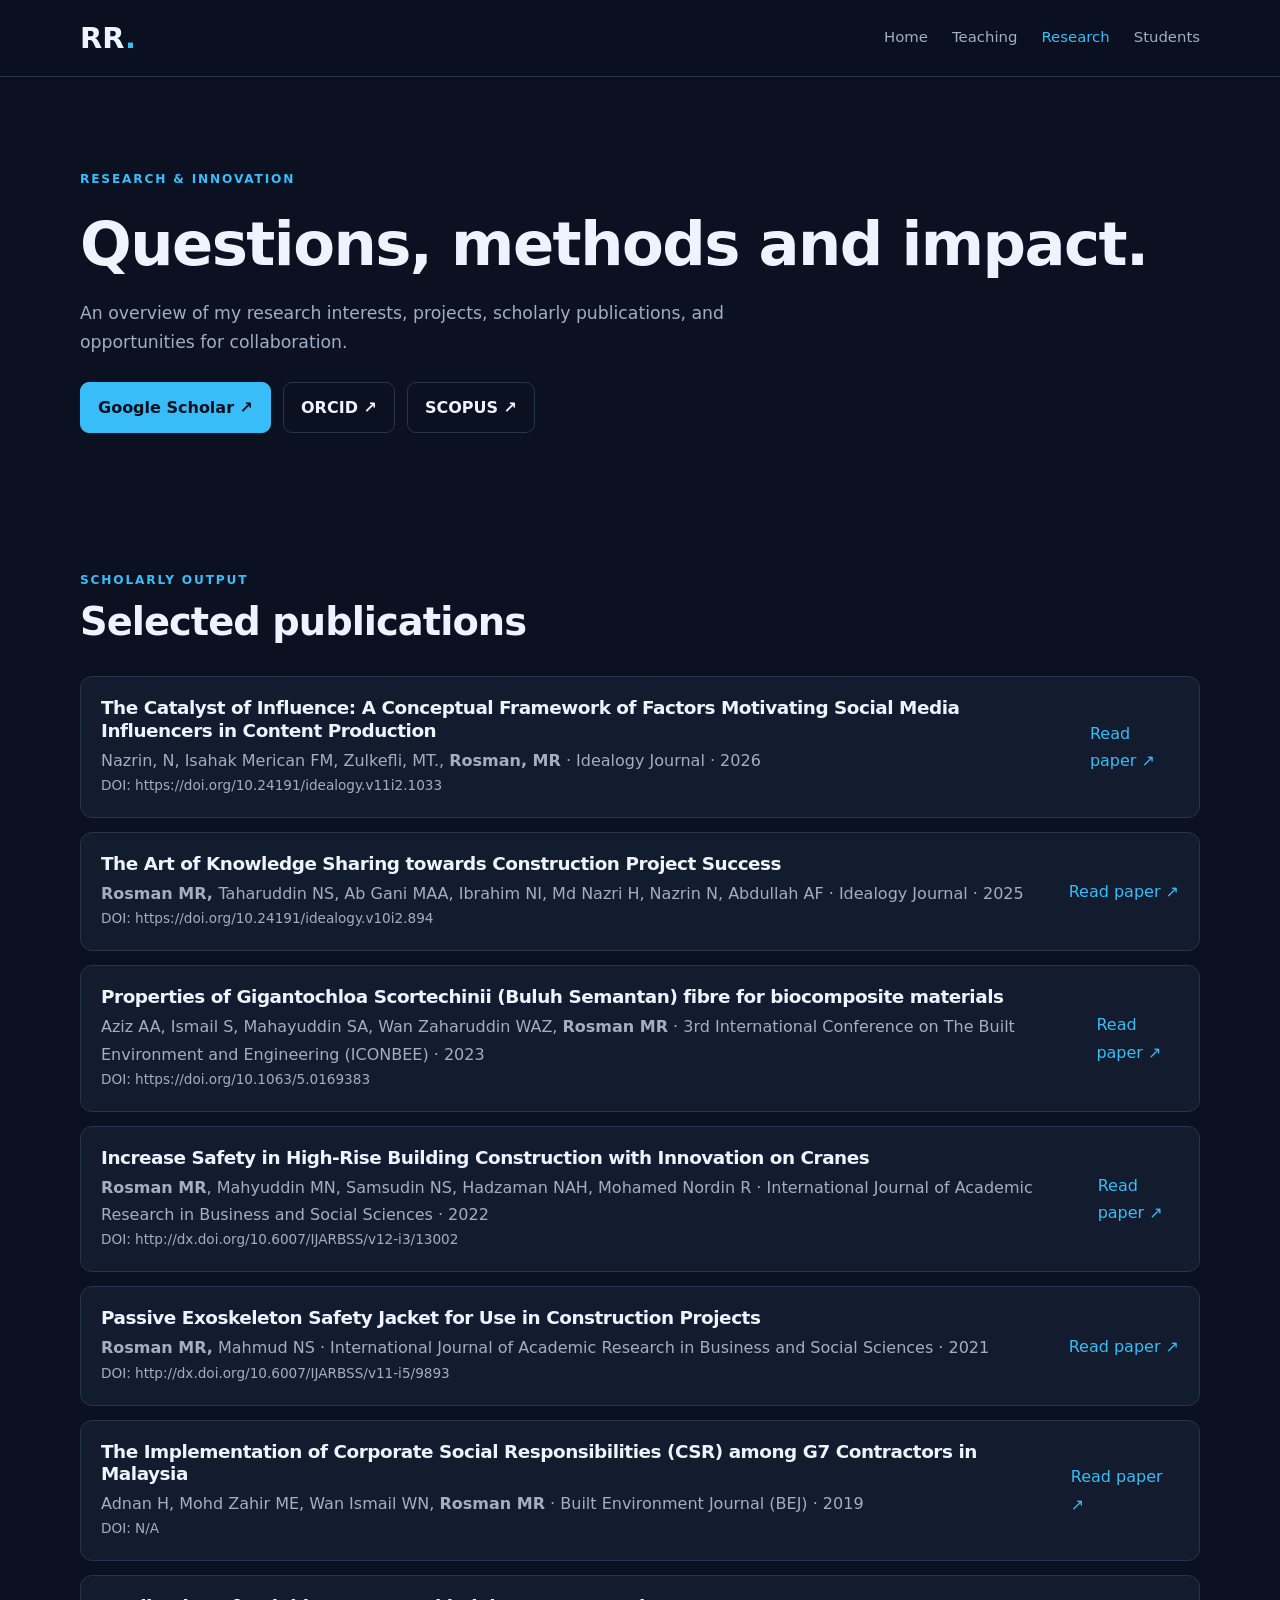
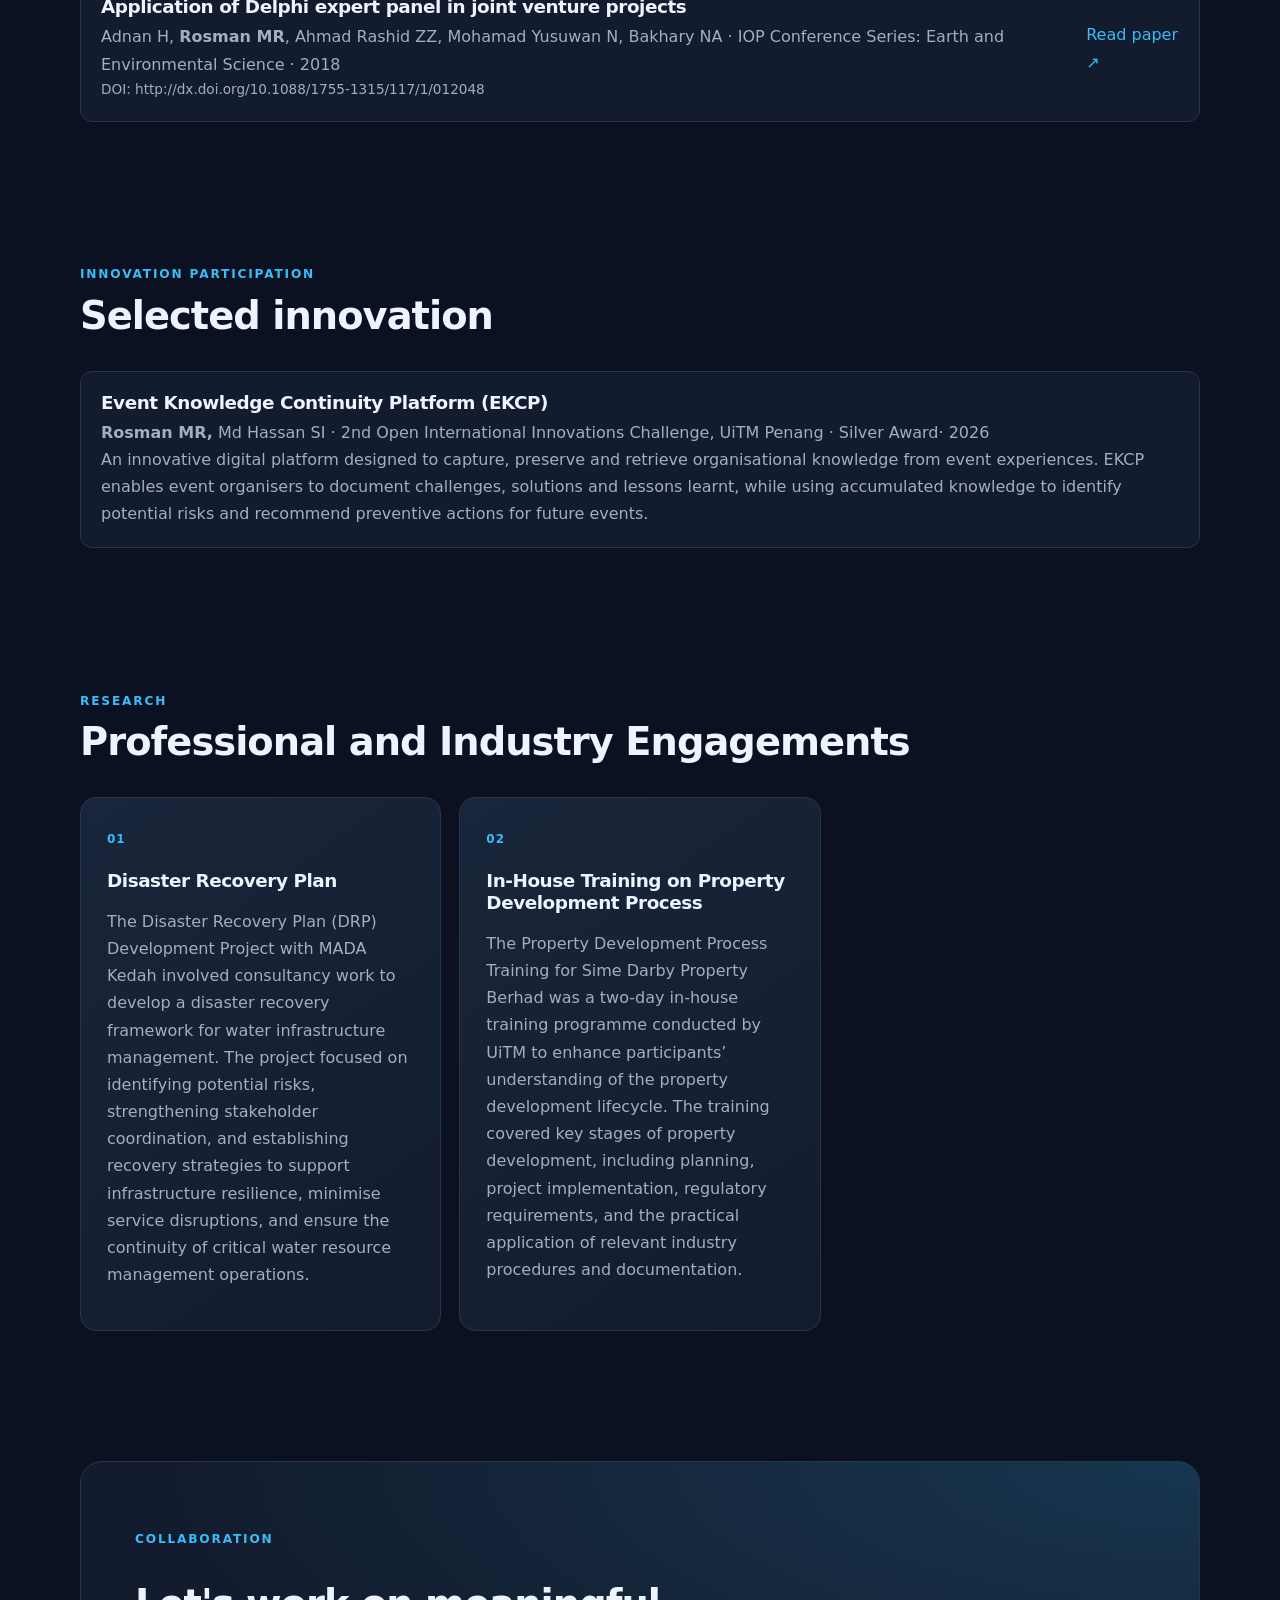
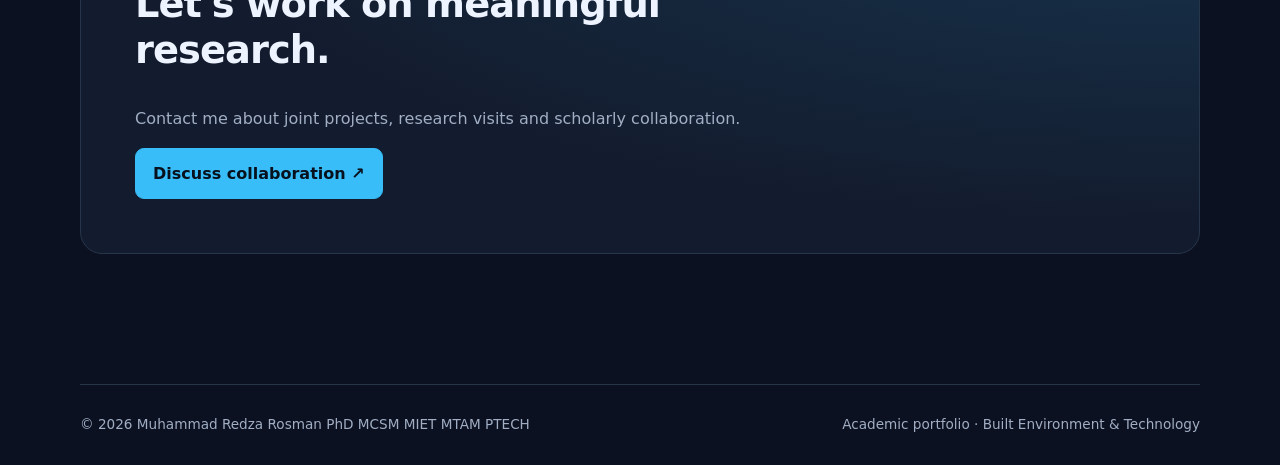
==== research.html @ f2ec1451 "Update research.html" ====
<!DOCTYPE html>
<html lang="en">
<head>
  <meta charset="UTF-8">
  <meta name="viewport" content="width=device-width, initial-scale=1">
  <title>Research | Redza Rosman</title>
  <link rel="stylesheet" href="style.css">
</head>
<body>
  <header class="site-header">
    <nav class="nav container" aria-label="Main navigation">
      <a class="brand" href="index.html">RR<span>.</span></a>
      <div class="nav-links">
        <a href="index.html">Home</a>
        <a href="teaching.html">Teaching</a>
        <a href="research.html" aria-current="page">Research</a>
        <a href="students.html">Students</a>
      </div>
    </nav>
  </header>

  <main class="container">
    <section class="page-hero">
      <p class="eyebrow">RESEARCH & INNOVATION</p>
      <h1>Questions, methods and impact.</h1>
      <p class="lead">
        An overview of my research interests, projects, scholarly publications, and opportunities for collaboration.
      </p>
      <div class="actions">
        <a class="button primary" href="https://scholar.google.com/citations?user=JS0eDsMAAAAJ&hl=en">
          Google Scholar ↗
        </a>
        <a class="button secondary" href="https://orcid.org/0000-0002-1961-3638">
          ORCID ↗
        </a>
        <a class="button secondary" href="https://www.scopus.com/authid/detail.uri?authorId=56223762200">
          SCOPUS ↗
        </a>
        </div>
    </section>

<section class="section">
      <div class="section-heading">
        <p class="eyebrow">SCHOLARLY OUTPUT</p>
        <h2>Selected publications</h2>
      </div>
      <div class="resource-list">
        <article class="resource-item">
          <div>
            <h3>The Catalyst of Influence: A Conceptual Framework of Factors Motivating Social Media Influencers in Content Production</h3>
            <p>Nazrin, N, Isahak Merican FM, Zulkefli, MT., <b>Rosman, MR</b> · Idealogy Journal · 2026</p>
            <p class="small">DOI: https://doi.org/10.24191/idealogy.v11i2.1033</p>
          </div>
          <a href="https://www.idealogyjournal.com/ojs/index.php/idealogy/article/view/1033">Read paper ↗</a>
          </article>
        <article class="resource-item">
          <div>
            <h3>The Art of Knowledge Sharing towards Construction Project Success</h3>
            <p><b>Rosman MR, </b>Taharuddin NS, Ab Gani MAA, Ibrahim NI, Md Nazri H, Nazrin N, Abdullah AF · Idealogy Journal · 2025</p>
            <p class="small">DOI: https://doi.org/10.24191/idealogy.v10i2.894</p>
          </div>
          <a href="https://www.idealogyjournal.com/ojs/index.php/idealogy/article/view/894">Read paper ↗</a>
        </article>
        <article class="resource-item">
          <div>
            <h3>Properties of Gigantochloa Scortechinii (Buluh Semantan) fibre for biocomposite materials</h3>
            <p>Aziz AA, Ismail S, Mahayuddin SA, Wan Zaharuddin WAZ, <b>Rosman MR</b> · 3rd International Conference on The Built Environment and Engineering (ICONBEE) · 2023</p>
            <p class="small">DOI: https://doi.org/10.1063/5.0169383</p>
          </div>
          <a href="https://pubs.aip.org/aip/acp/article-abstract/2881/1/060001/2915057/Properties-of-Gigantochloa-Scortechinii-Buluh?redirectedFrom=fulltext">Read paper ↗</a>
        </article>
        <article class="resource-item">
          <div>
            <h3>Increase Safety in High-Rise Building Construction with Innovation on Cranes</h3>
            <p><b>Rosman MR</b>, Mahyuddin MN, Samsudin NS, Hadzaman NAH, Mohamed Nordin R · International Journal of Academic Research in Business and Social Sciences · 2022</p>
            <p class="small">DOI: http://dx.doi.org/10.6007/IJARBSS/v12-i3/13002</p>
          </div>
          <a href="https://hrmars.com/ijarbss/article/view/13002/Increase-Safety-in-High-Rise-Building-Construction-with-Innovation-on-Cranes">Read paper ↗</a>
        </article>
        
        <article class="resource-item">
          <div>
            <h3>Passive Exoskeleton Safety Jacket for Use in Construction Projects</h3>
            <p><b>Rosman MR,</b> Mahmud NS · International Journal of Academic Research in Business and Social Sciences · 2021</p>
            <p class="small">DOI: http://dx.doi.org/10.6007/IJARBSS/v11-i5/9893</p>
          </div>
          <a href="https://hrmars.com/ijarbss/article/view/9893/Passive-Exoskeleton-Safety-Jacket-for-Use-in-Construction-Projects">Read paper ↗</a>
        </article>

       <article class="resource-item">
          <div>
            <h3>The Implementation of Corporate Social Responsibilities (CSR) among G7 Contractors in Malaysia</h3>
            <p>Adnan H, Mohd Zahir ME, Wan Ismail WN, <b>Rosman MR</b> · Built Environment Journal (BEJ) · 2019</p>
            <p class="small">DOI: N/A</p>
          </div>
          <a href="https://ir.uitm.edu.my/id/eprint/30036/">Read paper ↗</a>
        </article>
        
        <article class="resource-item">
          <div>
            <h3>Application of Delphi expert panel in joint venture projects</h3>
            <p>Adnan H, <b>Rosman MR</b>, Ahmad Rashid ZZ, Mohamad Yusuwan N, Bakhary NA · IOP Conference Series: Earth and Environmental Science · 2018</p>
            <p class="small">DOI: http://dx.doi.org/10.1088/1755-1315/117/1/012048</p>
          </div>
          <a href="https://iopscience.iop.org/article/10.1088/1755-1315/117/1/012048">Read paper ↗</a>
        </article>
        
      </div>
    </section>

    <section class="section">
      <div class="section-heading">
        <p class="eyebrow">INNOVATION PARTICIPATION</p>
        <h2>Selected innovation</h2>
      </div>
      <div class="resource-list">
        <article class="resource-item">
          <div>
            <h3>Event Knowledge Continuity Platform (EKCP)</h3>
            <p><b>Rosman MR,</b> Md Hassan SI · 2nd Open International Innovations Challenge, UiTM Penang · Silver Award· 2026</p>
            <p><p>An innovative digital platform designed to capture, preserve and retrieve organisational knowledge from event experiences. EKCP enables event organisers to document challenges, solutions and lessons learnt, while using accumulated knowledge to identify potential risks and recommend preventive actions for future events.
            </p>
</p>
          </div>
        </article>
      </div>
    </section>
    
    <section class="section">
      <div class="section-heading">
        <p class="eyebrow">RESEARCH</p>
        <h2>Professional and Industry Engagements</h2>
      </div>
      <div class="card-grid">
        <article class="content-card">
          <span class="card-number">01</span>
          <h3>Disaster Recovery Plan</h3>
          <p>The Disaster Recovery Plan (DRP) Development Project with MADA Kedah involved consultancy work to develop a disaster recovery framework for water infrastructure management. The project focused on identifying potential risks, strengthening stakeholder coordination, and establishing recovery strategies to support infrastructure resilience, minimise service disruptions, and ensure the continuity of critical water resource management operations.</p>
        </article>
        <article class="content-card">
          <span class="card-number">02</span>
          <h3>In-House Training on Property Development Process</h3>
          <p>The Property Development Process Training for Sime Darby Property Berhad was a two-day in-house training programme conducted by UiTM to enhance participants’ understanding of the property development lifecycle. The training covered key stages of property development, including planning, project implementation, regulatory requirements, and the practical application of relevant industry procedures and documentation.</p>
        </article>
      </div>
    </section>

    

    <section class="section">
      <div class="contact-panel">
        <p class="eyebrow">COLLABORATION</p>
        <h2>Let's work on meaningful research.</h2>
        <p>Contact me about joint projects, research visits and scholarly collaboration.</p>
        <a class="button primary"
           href="mailto:redza508@uitm.edu.my">Discuss collaboration ↗</a>
      </div>
    </section>
  </main>

  <footer class="site-footer container">
    <span>© <span id="year">2026</span> Muhammad Redza Rosman PhD MCSM MIET MTAM PTECH</span>
    <span>Academic portfolio · Built Environment & Technology</span>
  </footer>
  <script>
    document.getElementById("year").textContent =
      new Date().getFullYear();
  </script>
</body>
</html>
---- style.css ----
:root {
  color-scheme: dark;
  --bg: #0b1120;
  --panel: #131c2e;
  --panel-light: #19253a;
  --text: #edf3ff;
  --muted: #a1aec4;
  --accent: #38bdf8;
  --border: #27354b;
  --radius: 16px;
  --max-width: 1120px;
}

* { box-sizing: border-box; }

html {
  scroll-behavior: smooth;
  scroll-padding-top: 90px;
}

body {
  margin: 0;
  background: var(--bg);
  color: var(--text);
  font-family: Inter, system-ui, -apple-system, "Segoe UI", sans-serif;
  line-height: 1.7;
}

a { color: var(--accent); text-decoration: none; }
a:hover { color: #bae6fd; }
a:focus-visible {
  outline: 2px solid var(--accent);
  outline-offset: 4px;
}

.container {
  width: min(var(--max-width), calc(100% - 40px));
  margin-inline: auto;
}

.site-header {
  position: sticky;
  top: 0;
  z-index: 10;
  background: rgb(11 17 32 / 92%);
  border-bottom: 1px solid var(--border);
  backdrop-filter: blur(14px);
}

.nav {
  min-height: 76px;
  display: flex;
  align-items: center;
  justify-content: space-between;
  gap: 24px;
}

.brand {
  font-size: 1.8rem;
  font-weight: 800;
  color: var(--text);
}

.brand span { color: var(--accent); }

.nav-links {
  display: flex;
  gap: 24px;
  flex-wrap: wrap;
}

.nav-links a {
  color: var(--muted);
  font-size: .93rem;
}

.nav-links a:hover,
.nav-links a[aria-current="page"] { color: var(--accent); }

.hero {
  display: grid;
  grid-template-columns: minmax(0, 1.5fr) minmax(260px, .8fr);
  align-items: center;
  gap: 72px;
  padding-block: 110px 90px;
}

.eyebrow {
  color: var(--accent);
  font-size: .76rem;
  font-weight: 750;
  letter-spacing: .15em;
}

h1, h2, h3 { line-height: 1.2; letter-spacing: -.025em; }
h1 { font-size: clamp(2.5rem, 5vw, 4.4rem); margin: 18px 0; }
h1 span { color: var(--accent); }
h2 { font-size: clamp(1.8rem, 3vw, 2.5rem); }
h3 { font-size: 1.15rem; }
p { color: var(--muted); }

.lead { max-width: 650px; font-size: 1.08rem; }
.small { font-size: .85rem; }
.muted { color: var(--muted); }

.actions {
  display: flex;
  flex-wrap: wrap;
  gap: 12px;
  margin-block: 24px;
}

.button {
  display: inline-flex;
  align-items: center;
  justify-content: center;
  border: 1px solid var(--border);
  border-radius: 9px;
  padding: 11px 17px;
  font-weight: 650;
  transition: transform .2s, background .2s;
}

.button:hover { transform: translateY(-2px); }
.button.primary { background: var(--accent); color: #07111e; border-color: var(--accent); }
.button.secondary { background: transparent; color: var(--text); }
.button.secondary:hover { background: var(--panel-light); }

.profile-card, .stat-card, .content-card {
  background: linear-gradient(145deg, var(--panel-light), var(--panel));
  border: 1px solid var(--border);
  border-radius: var(--radius);
  padding: 26px;
}

.profile-card { box-shadow: 0 24px 70px #0003; }
.avatar {
  width: 88px;
  height: 88px;
  display: grid;
  place-items: center;
  border-radius: 24px;
  background: #12314b;
  border: 1px solid #256080;
  color: var(--accent);
  font-size: 2.5rem;
  font-weight: 800;
}

.profile-line { border-top: 1px solid var(--border); margin: 22px 0; }
.tags { display: flex; flex-wrap: wrap; gap: 8px; }
.tags span {
  font-size: .8rem;
  padding: 5px 10px;
  border-radius: 20px;
  border: 1px solid var(--border);
  color: #cbd5e1;
}

.section { padding-block: 65px; }
.section-heading { margin-bottom: 26px; }
.section-heading .eyebrow { margin-bottom: 8px; }
.section-heading h2 { margin-top: 0; }
.section-intro { max-width: 780px; margin-bottom: 28px; }

.stats-grid, .card-grid {
  display: grid;
  grid-template-columns: repeat(3, minmax(0, 1fr));
  gap: 18px;
}

.stat-label, .card-number {
  color: var(--accent);
  font-size: .75rem;
  font-weight: 750;
  letter-spacing: .08em;
}

.stat-card h3, .content-card h3 { margin-bottom: 8px; }
.content-card { transition: transform .2s, border-color .2s; }
.content-card:hover { transform: translateY(-4px); border-color: #3c6987; }

.text-link { display: inline-block; margin-top: 26px; font-weight: 700; }
.contact-panel {
  border: 1px solid var(--border);
  background: radial-gradient(ellipse at top right, #173650, var(--panel) 65%);
  border-radius: 22px;
  padding: clamp(26px, 5vw, 54px);
}
.contact-panel h2 { max-width: 700px; }

.page-hero { padding-block: 80px 36px; }
.page-hero h1 { font-size: clamp(2.4rem, 5vw, 3.8rem); }
.resource-list { display: grid; gap: 14px; }
.resource-item {
  display: flex;
  justify-content: space-between;
  gap: 20px;
  align-items: center;
  background: var(--panel);
  border: 1px solid var(--border);
  border-radius: 12px;
  padding: 20px;
}
.resource-item h3 { margin: 0 0 5px; }
.resource-item p { margin: 0; }
.site-footer {
  display: flex;
  justify-content: space-between;
  gap: 18px;
  flex-wrap: wrap;
  border-top: 1px solid var(--border);
  padding-block: 28px;
  margin-top: 65px;
  color: var(--muted);
  font-size: .85rem;
}

@media (max-width: 760px) {
  .nav { align-items: flex-start; padding-block: 16px; flex-direction: column; gap: 8px; }
  .nav-links { gap: 10px 18px; }
  .hero { grid-template-columns: 1fr; gap: 35px; padding-block: 65px; }
  .stats-grid, .card-grid { grid-template-columns: 1fr; }
  .section { padding-block: 42px; }
  .resource-item { align-items: flex-start; flex-direction: column; }
}

@media (prefers-reduced-motion: reduce) {
  *, *::before, *::after {
    scroll-behavior: auto !important;
    transition: none !important;
  }
}
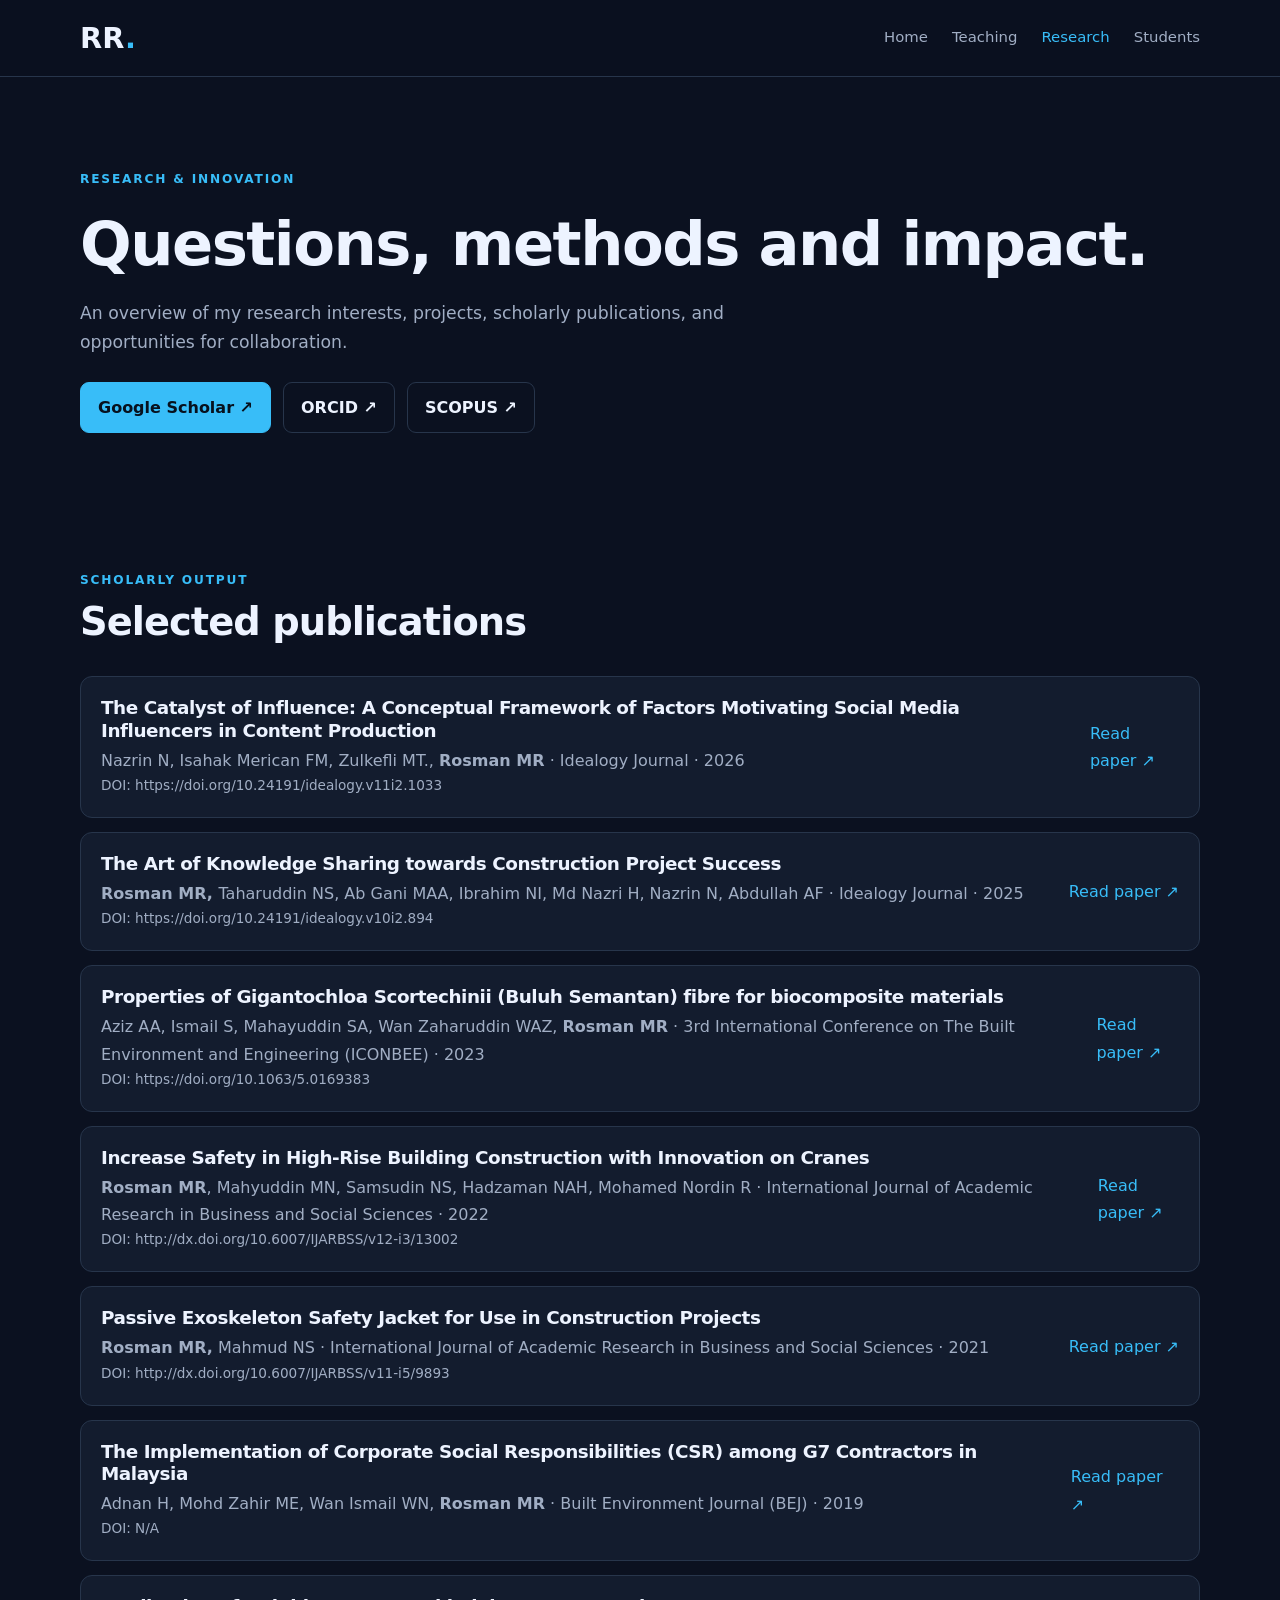
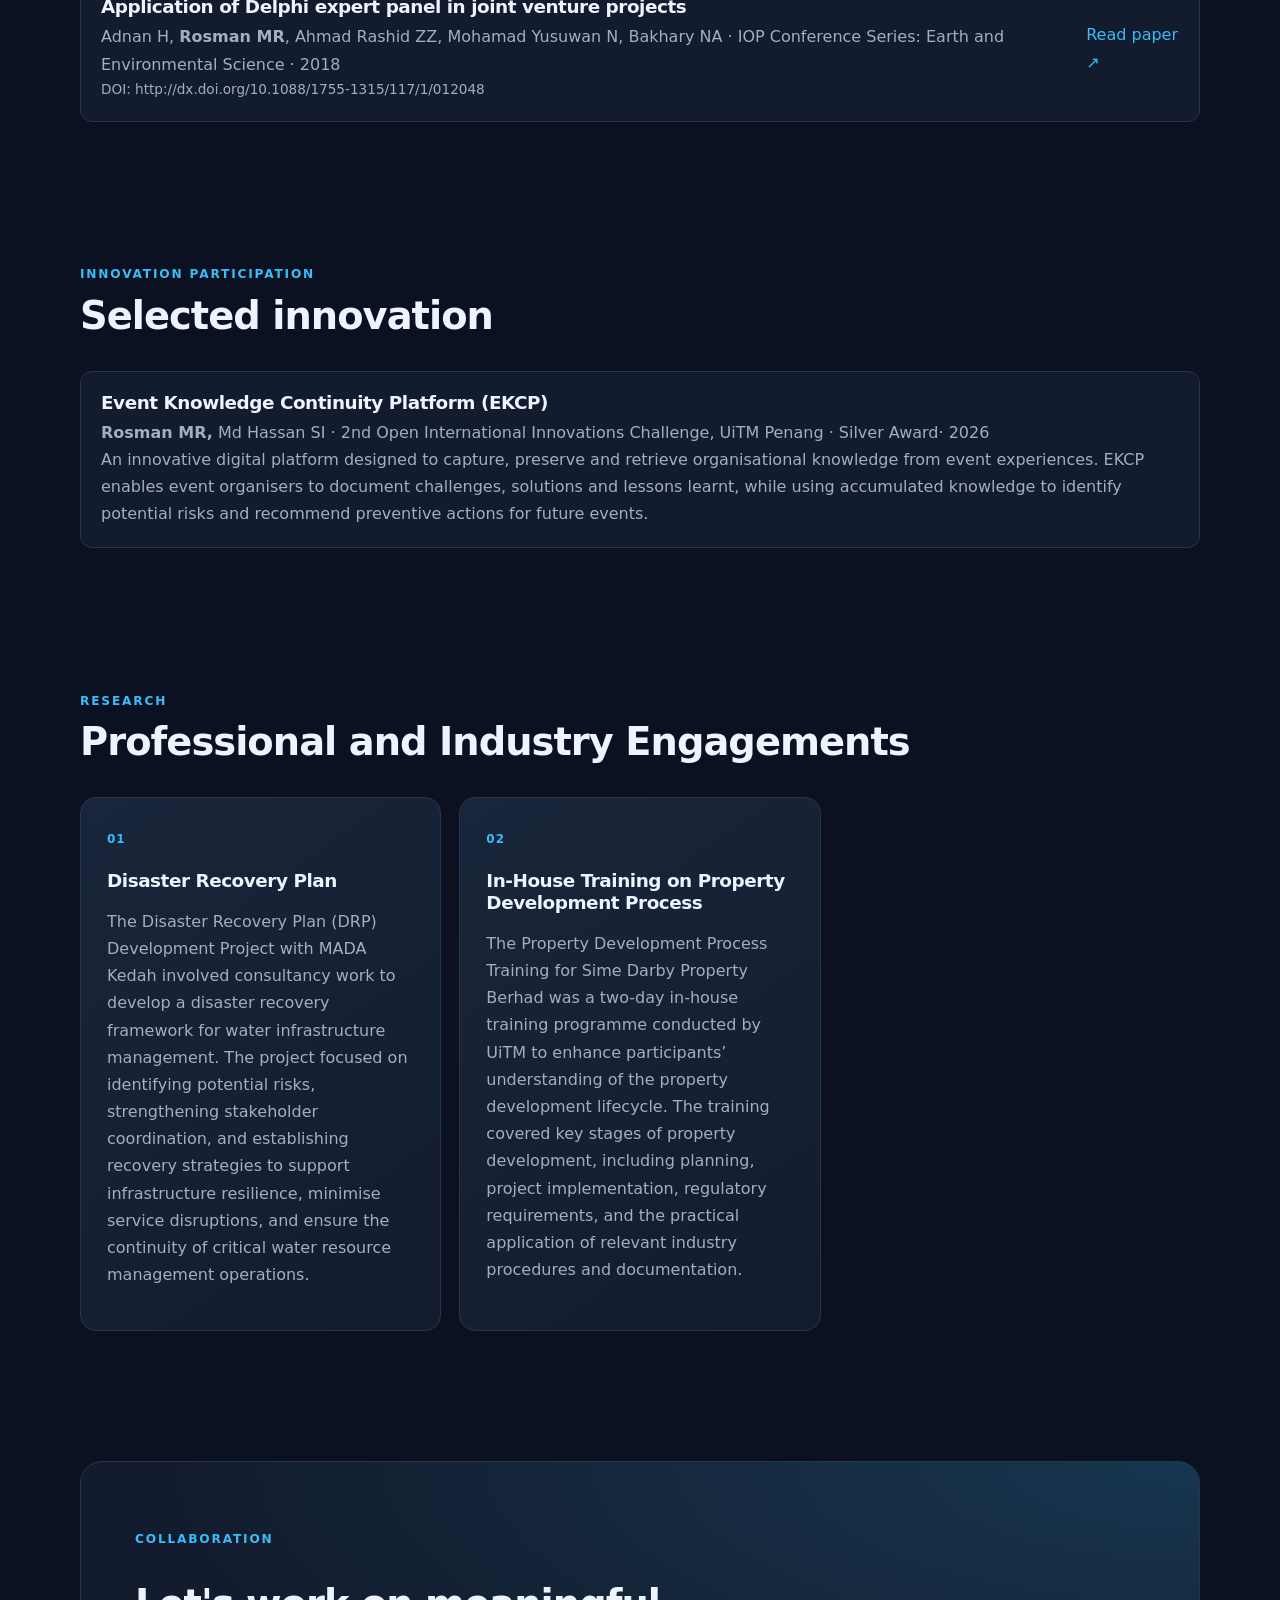
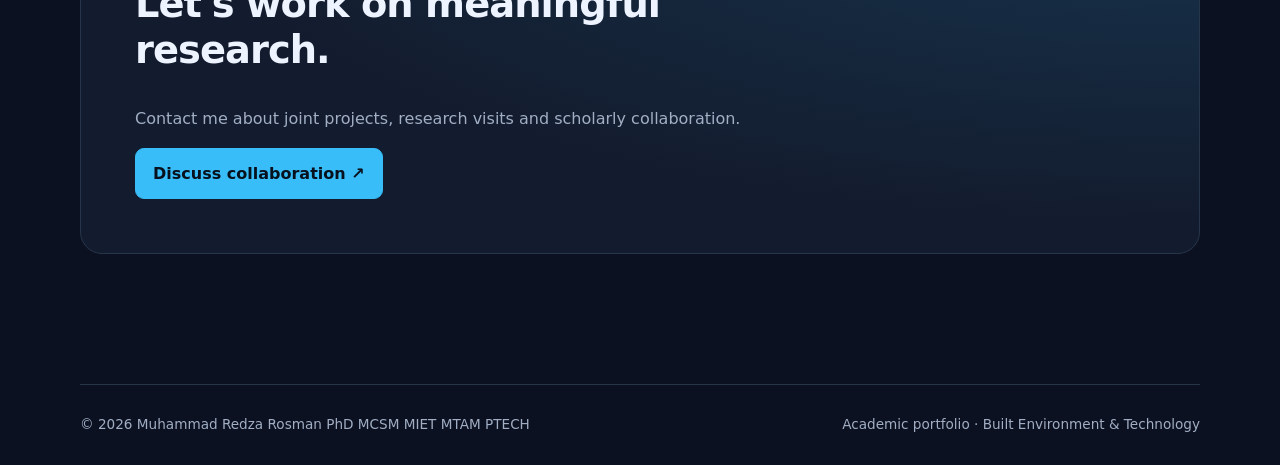
==== commit e7782c58: "Update research.html" ====
--- a/research.html
+++ b/research.html
@@ -49,7 +49,7 @@
         <article class="resource-item">
           <div>
             <h3>The Catalyst of Influence: A Conceptual Framework of Factors Motivating Social Media Influencers in Content Production</h3>
-            <p>Nazrin, N, Isahak Merican FM, Zulkefli, MT., <b>Rosman, MR</b> · Idealogy Journal · 2026</p>
+            <p>Nazrin N, Isahak Merican FM, Zulkefli MT., <b>Rosman MR</b> · Idealogy Journal · 2026</p>
             <p class="small">DOI: https://doi.org/10.24191/idealogy.v11i2.1033</p>
           </div>
           <a href="https://www.idealogyjournal.com/ojs/index.php/idealogy/article/view/1033">Read paper ↗</a>
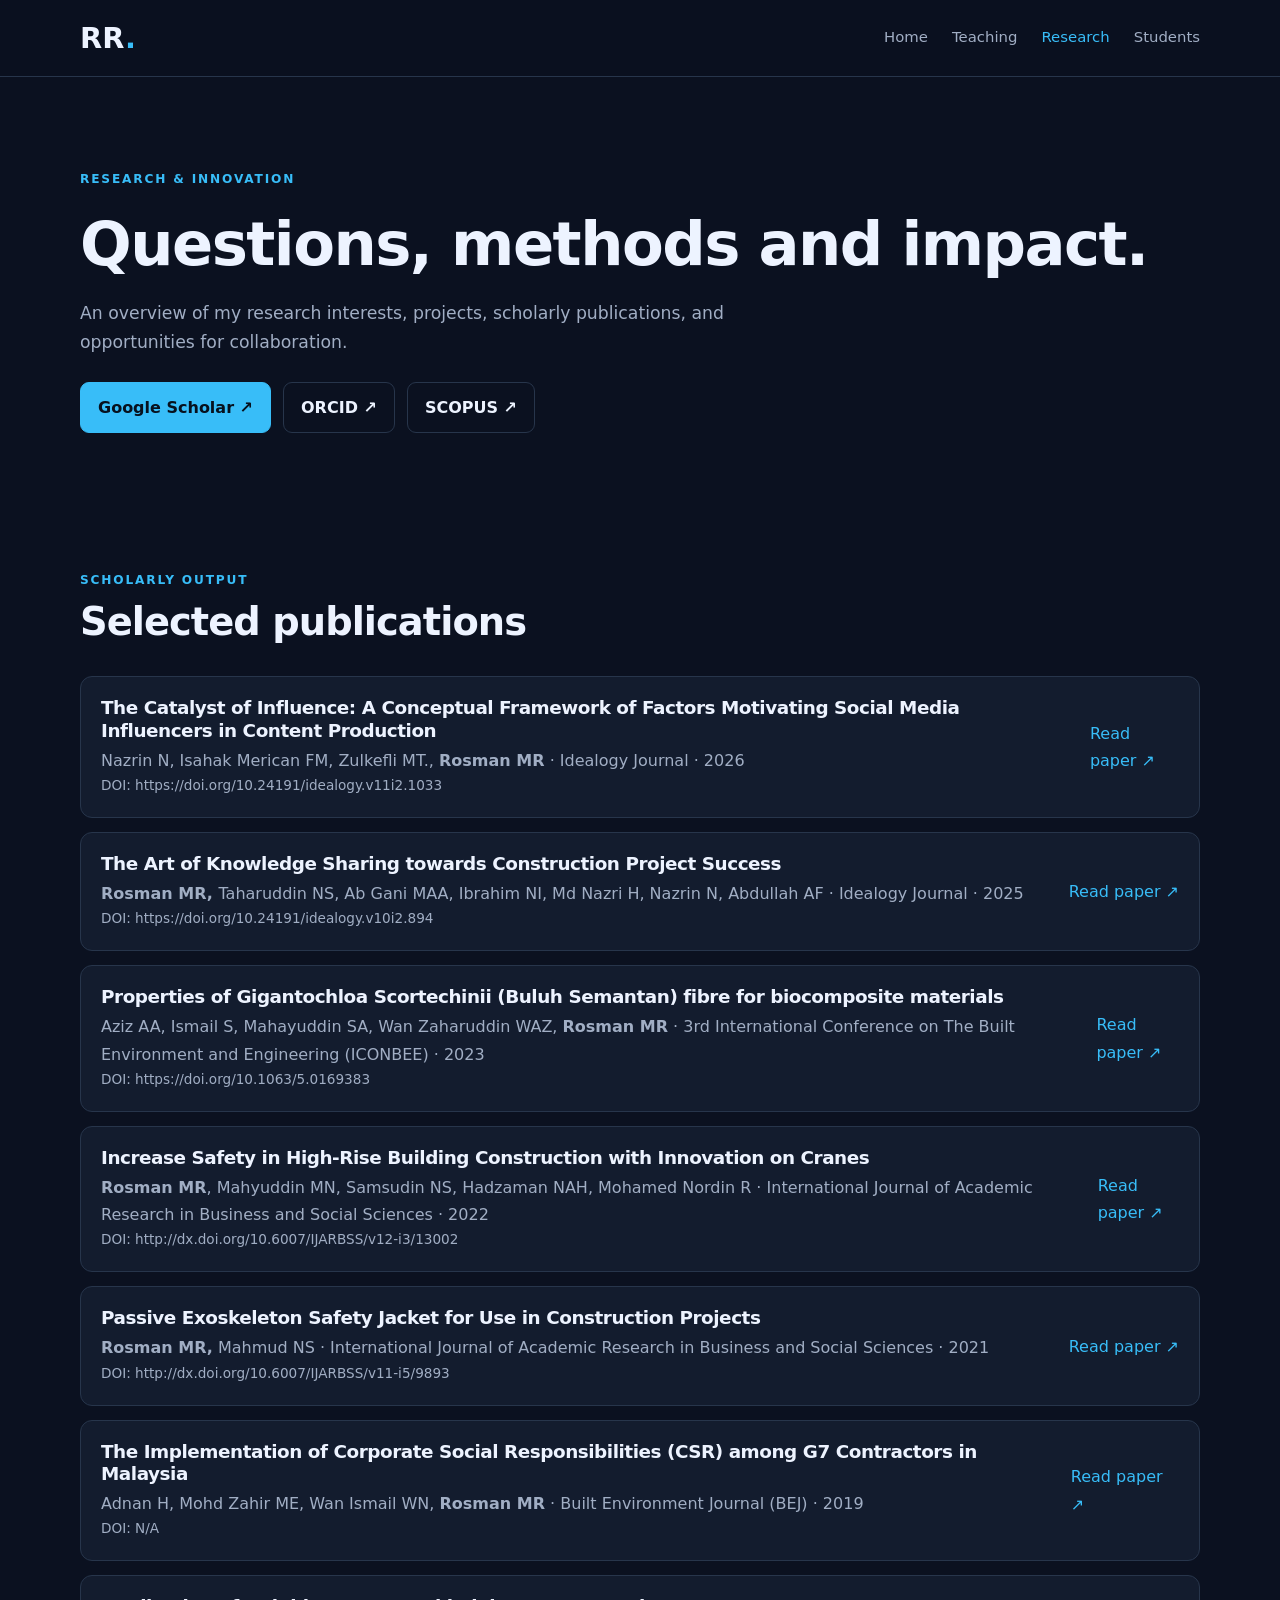
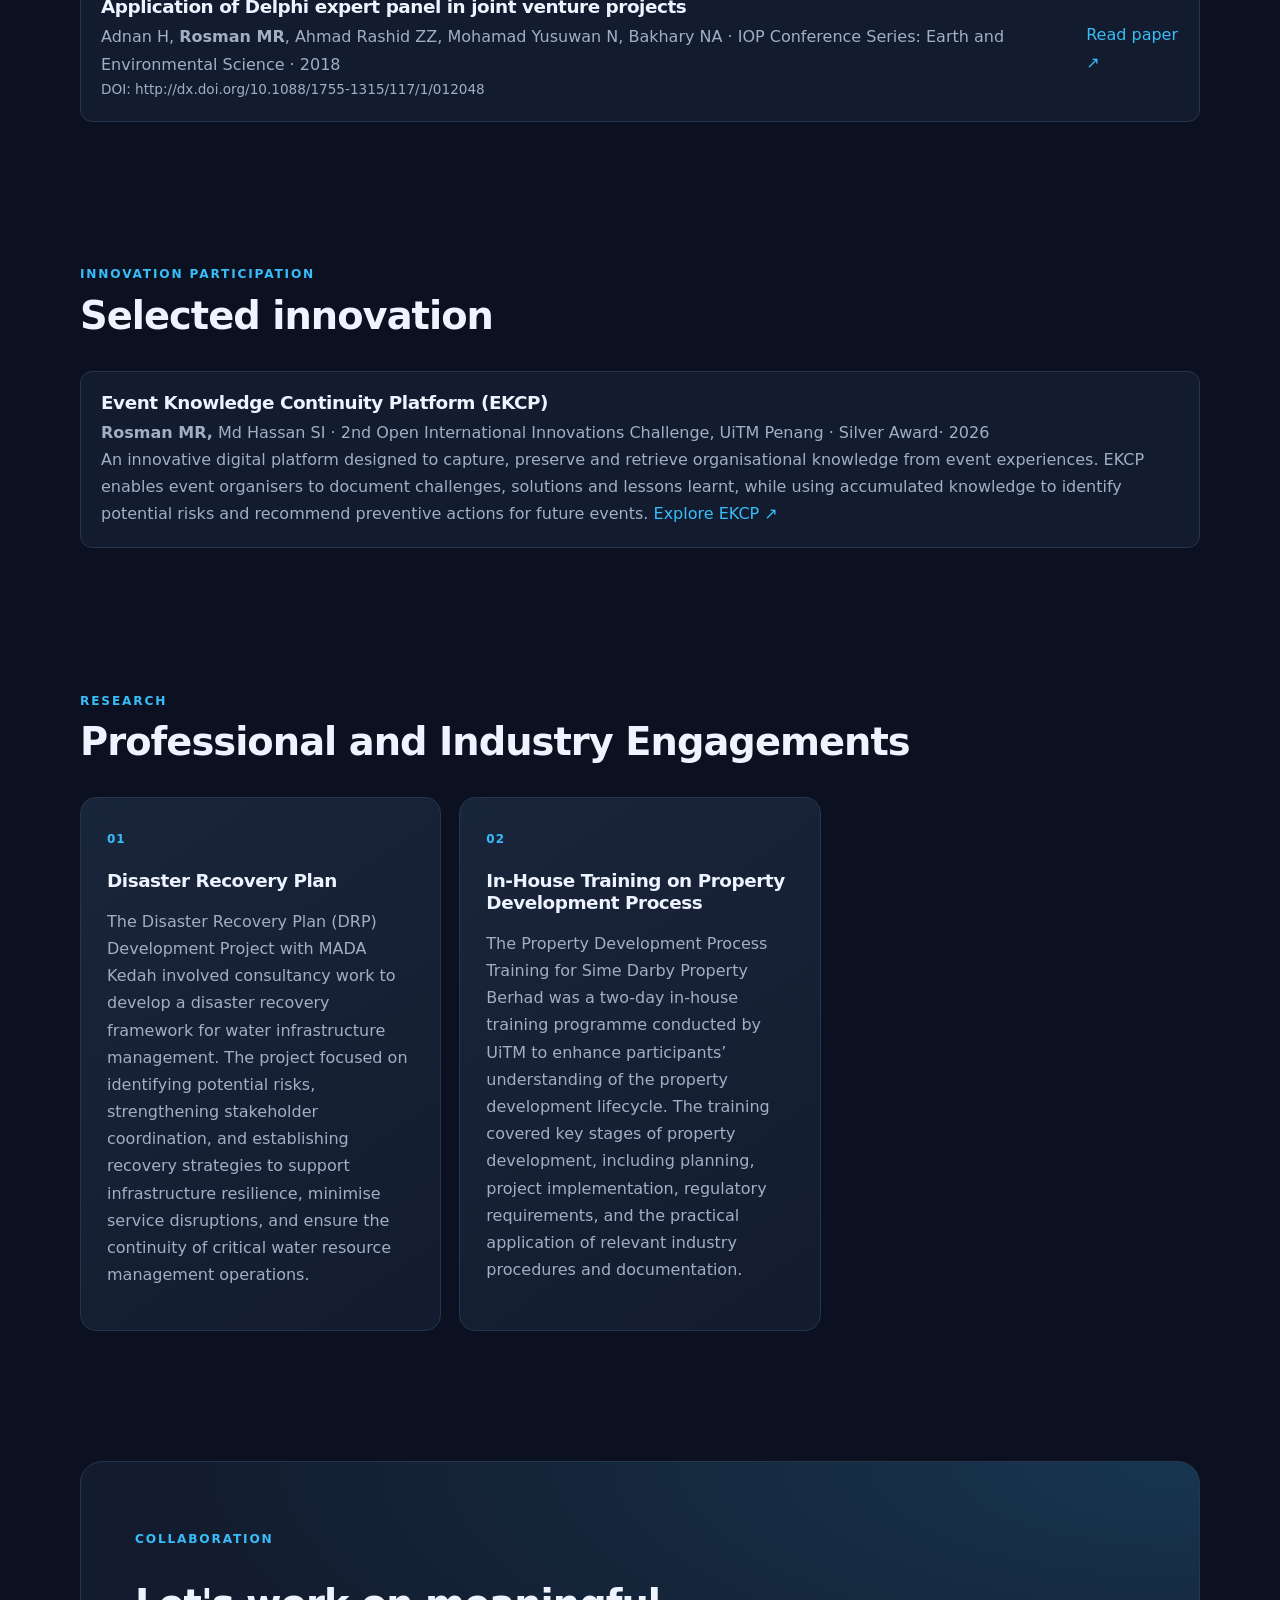
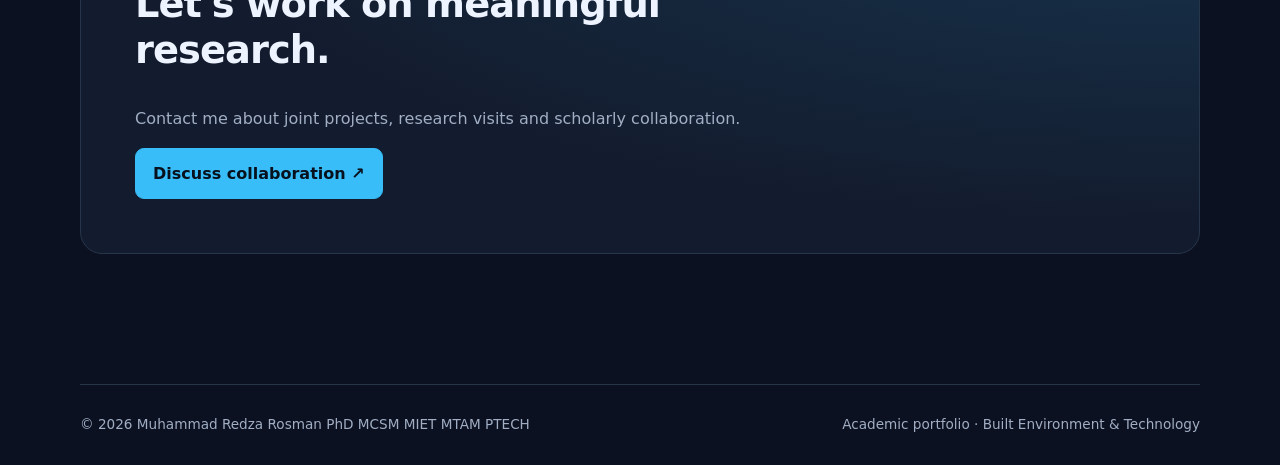
==== commit 102eac0b: "Update research.html" ====
--- a/research.html
+++ b/research.html
@@ -119,8 +119,10 @@
           <div>
             <h3>Event Knowledge Continuity Platform (EKCP)</h3>
             <p><b>Rosman MR,</b> Md Hassan SI · 2nd Open International Innovations Challenge, UiTM Penang · Silver Award· 2026</p>
-            <p><p>An innovative digital platform designed to capture, preserve and retrieve organisational knowledge from event experiences. EKCP enables event organisers to document challenges, solutions and lessons learnt, while using accumulated knowledge to identify potential risks and recommend preventive actions for future events.
-            </p>
+            <p>An innovative digital platform designed to capture, preserve and retrieve organisational knowledge from event experiences. EKCP enables event organisers to document challenges, solutions and lessons learnt, while using accumulated knowledge to identify potential risks and recommend preventive actions for future events.
+            <a class="text link" href="https://ekcp.github.io/home/">
+  Explore EKCP ↗
+</a>
 </p>
           </div>
         </article>
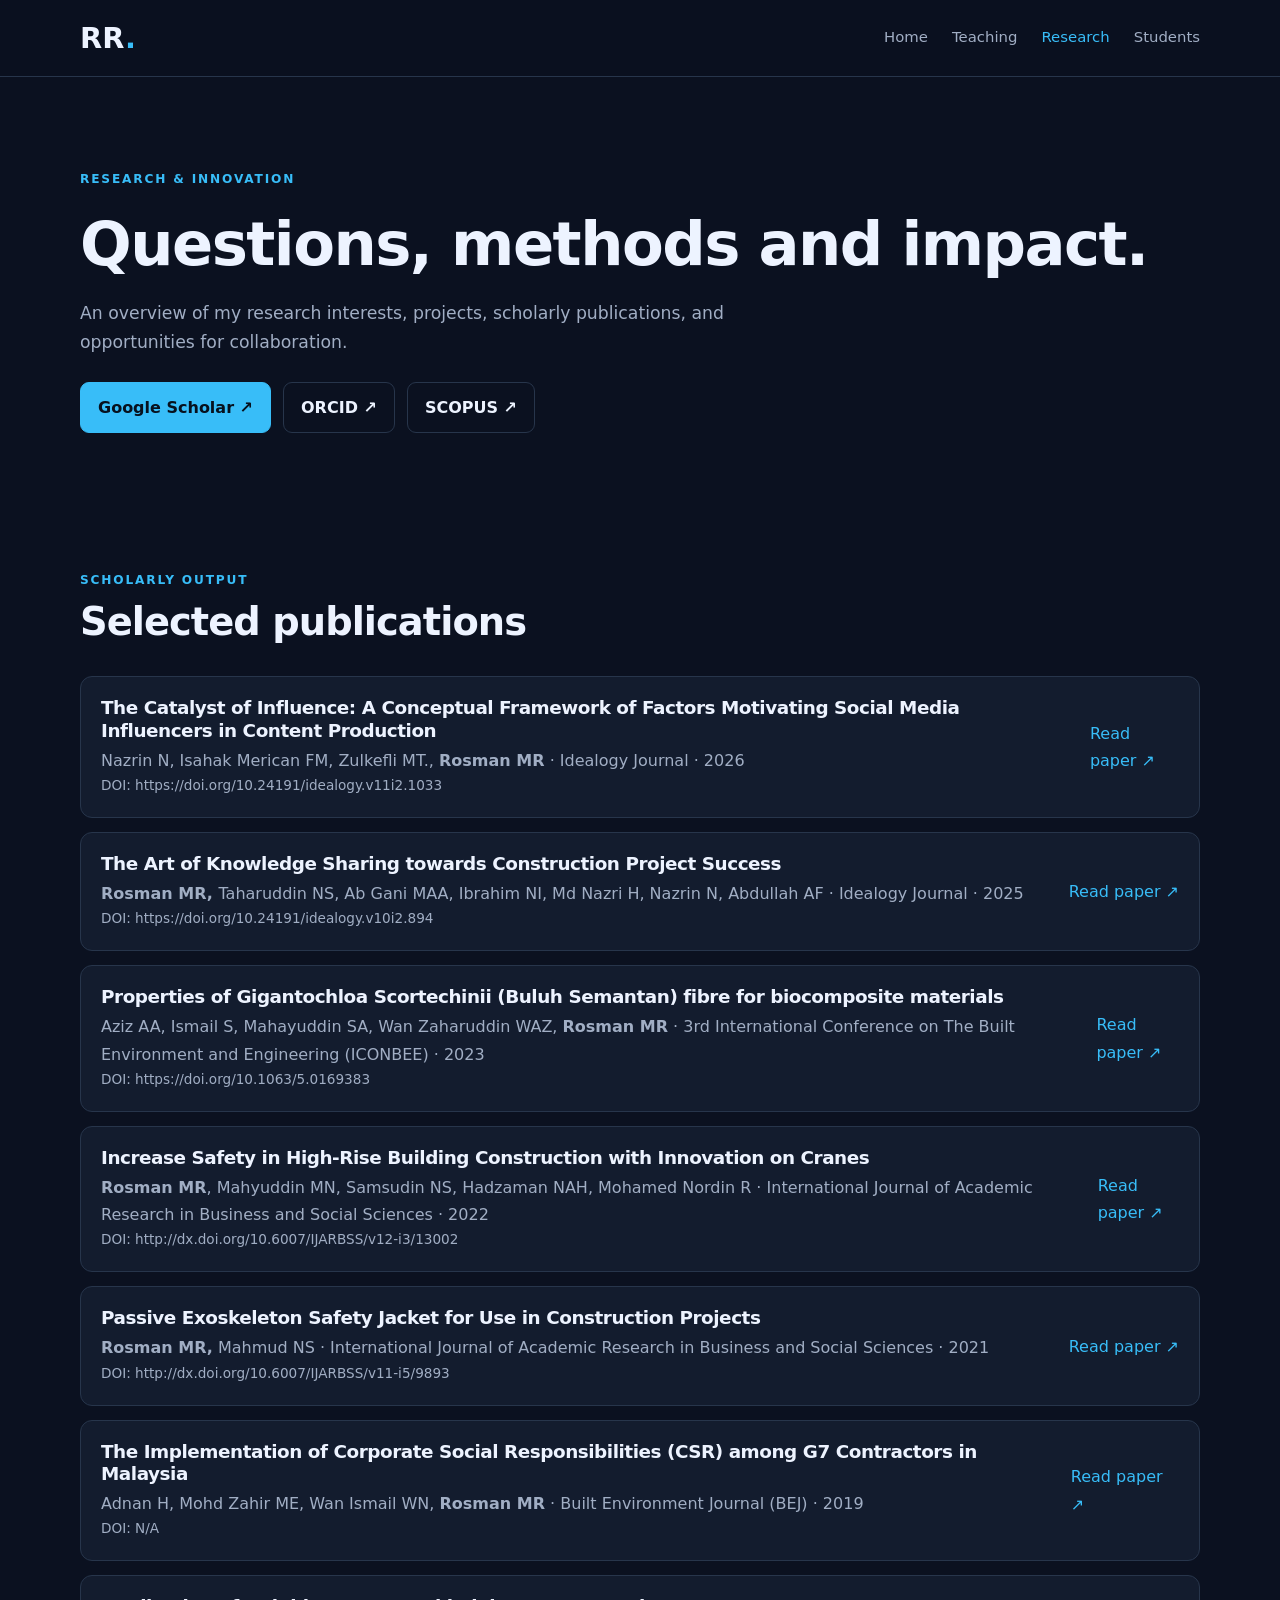
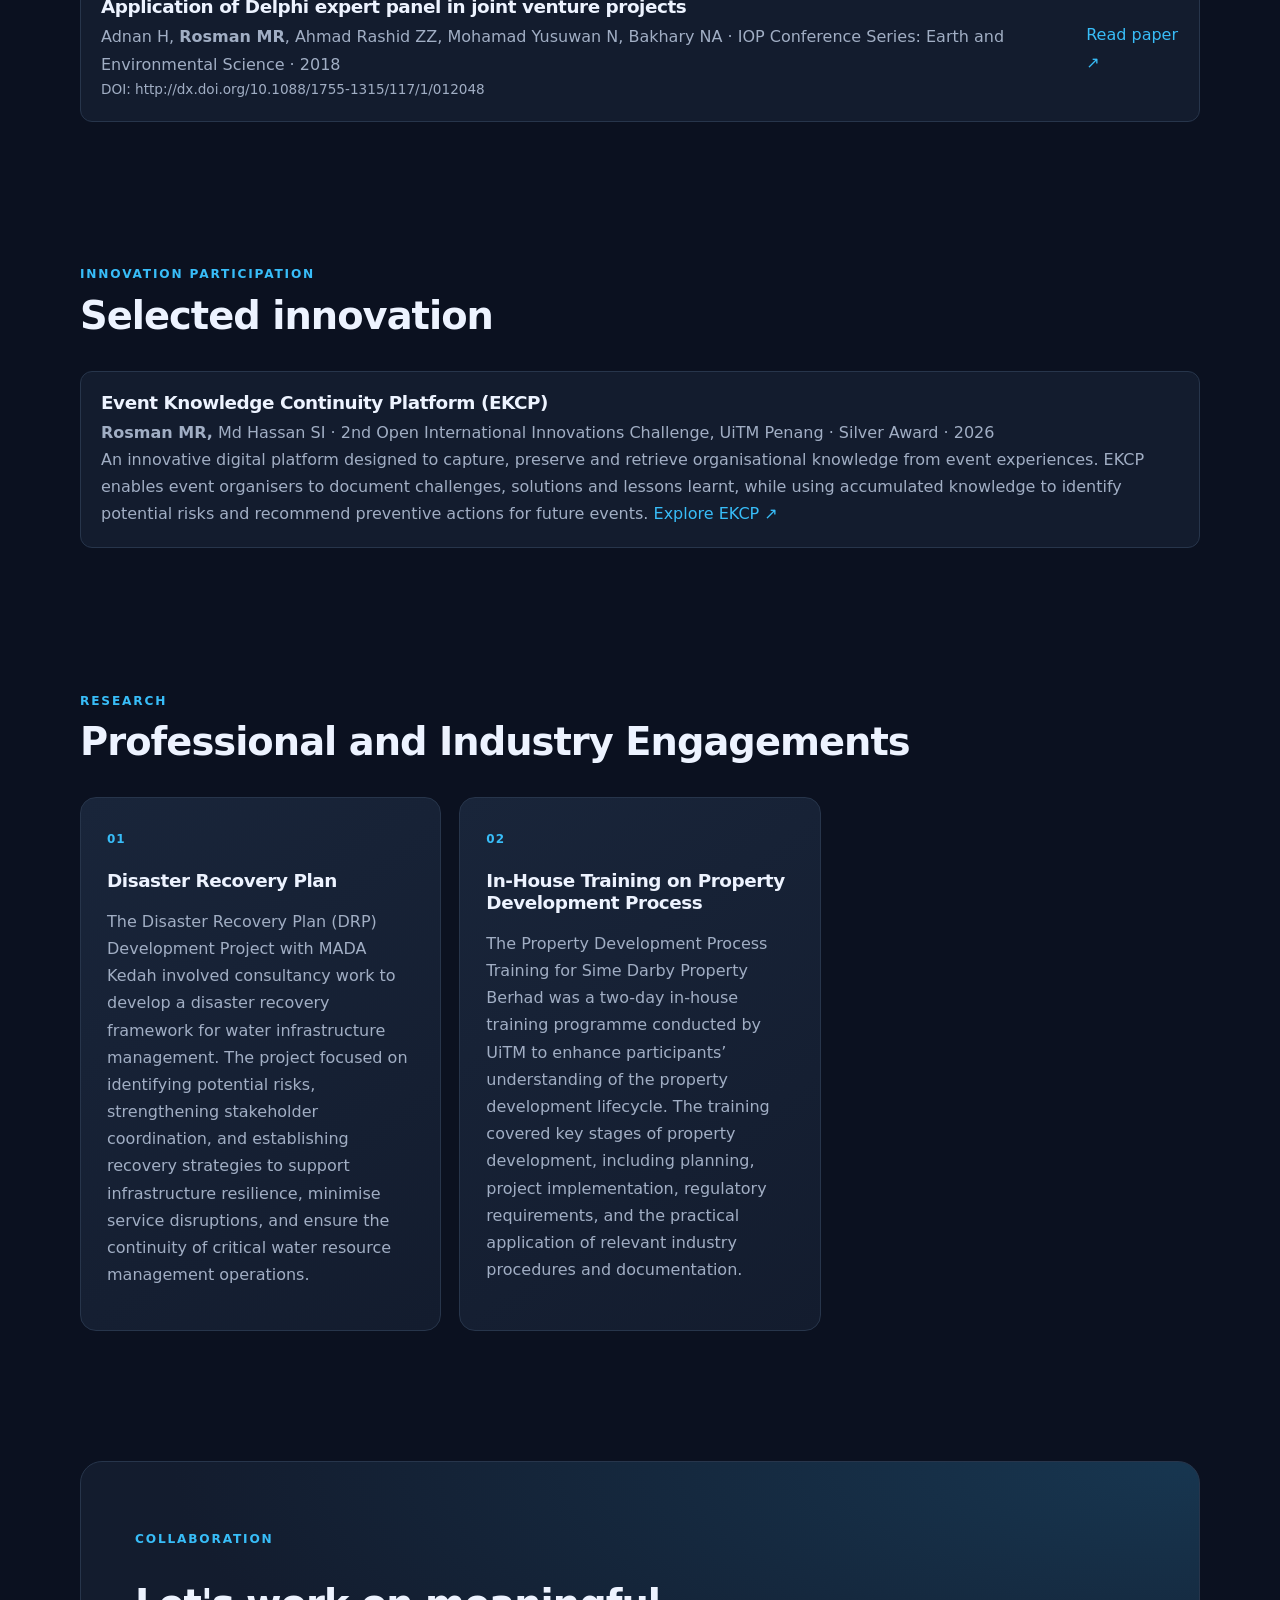
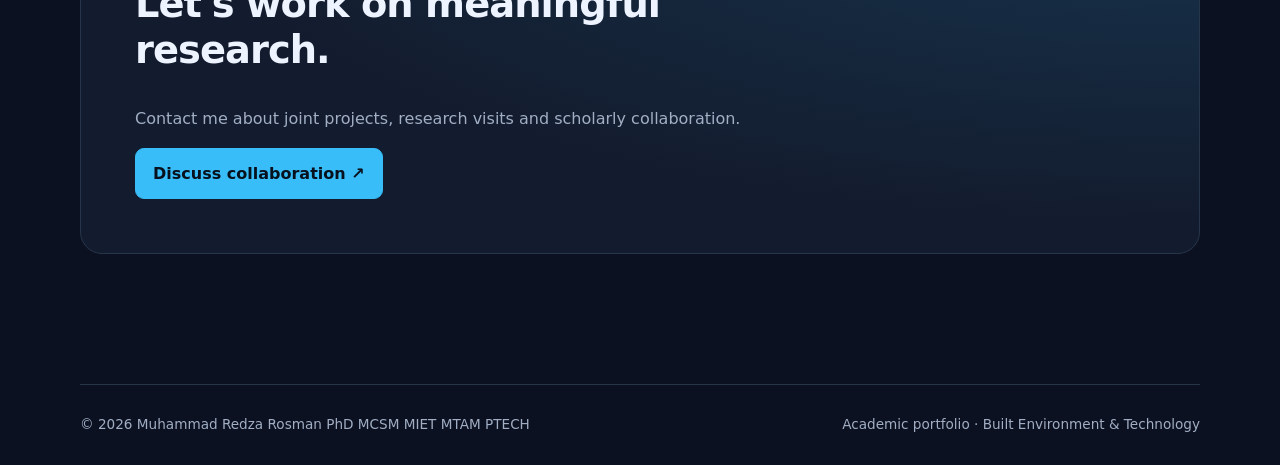
==== commit 3db30677: "Update research.html" ====
--- a/research.html
+++ b/research.html
@@ -118,7 +118,7 @@
         <article class="resource-item">
           <div>
             <h3>Event Knowledge Continuity Platform (EKCP)</h3>
-            <p><b>Rosman MR,</b> Md Hassan SI · 2nd Open International Innovations Challenge, UiTM Penang · Silver Award· 2026</p>
+            <p><b>Rosman MR,</b> Md Hassan SI · 2nd Open International Innovations Challenge, UiTM Penang · Silver Award · 2026</p>
             <p>An innovative digital platform designed to capture, preserve and retrieve organisational knowledge from event experiences. EKCP enables event organisers to document challenges, solutions and lessons learnt, while using accumulated knowledge to identify potential risks and recommend preventive actions for future events.
             <a class="text link" href="https://ekcp.github.io/home/">
   Explore EKCP ↗
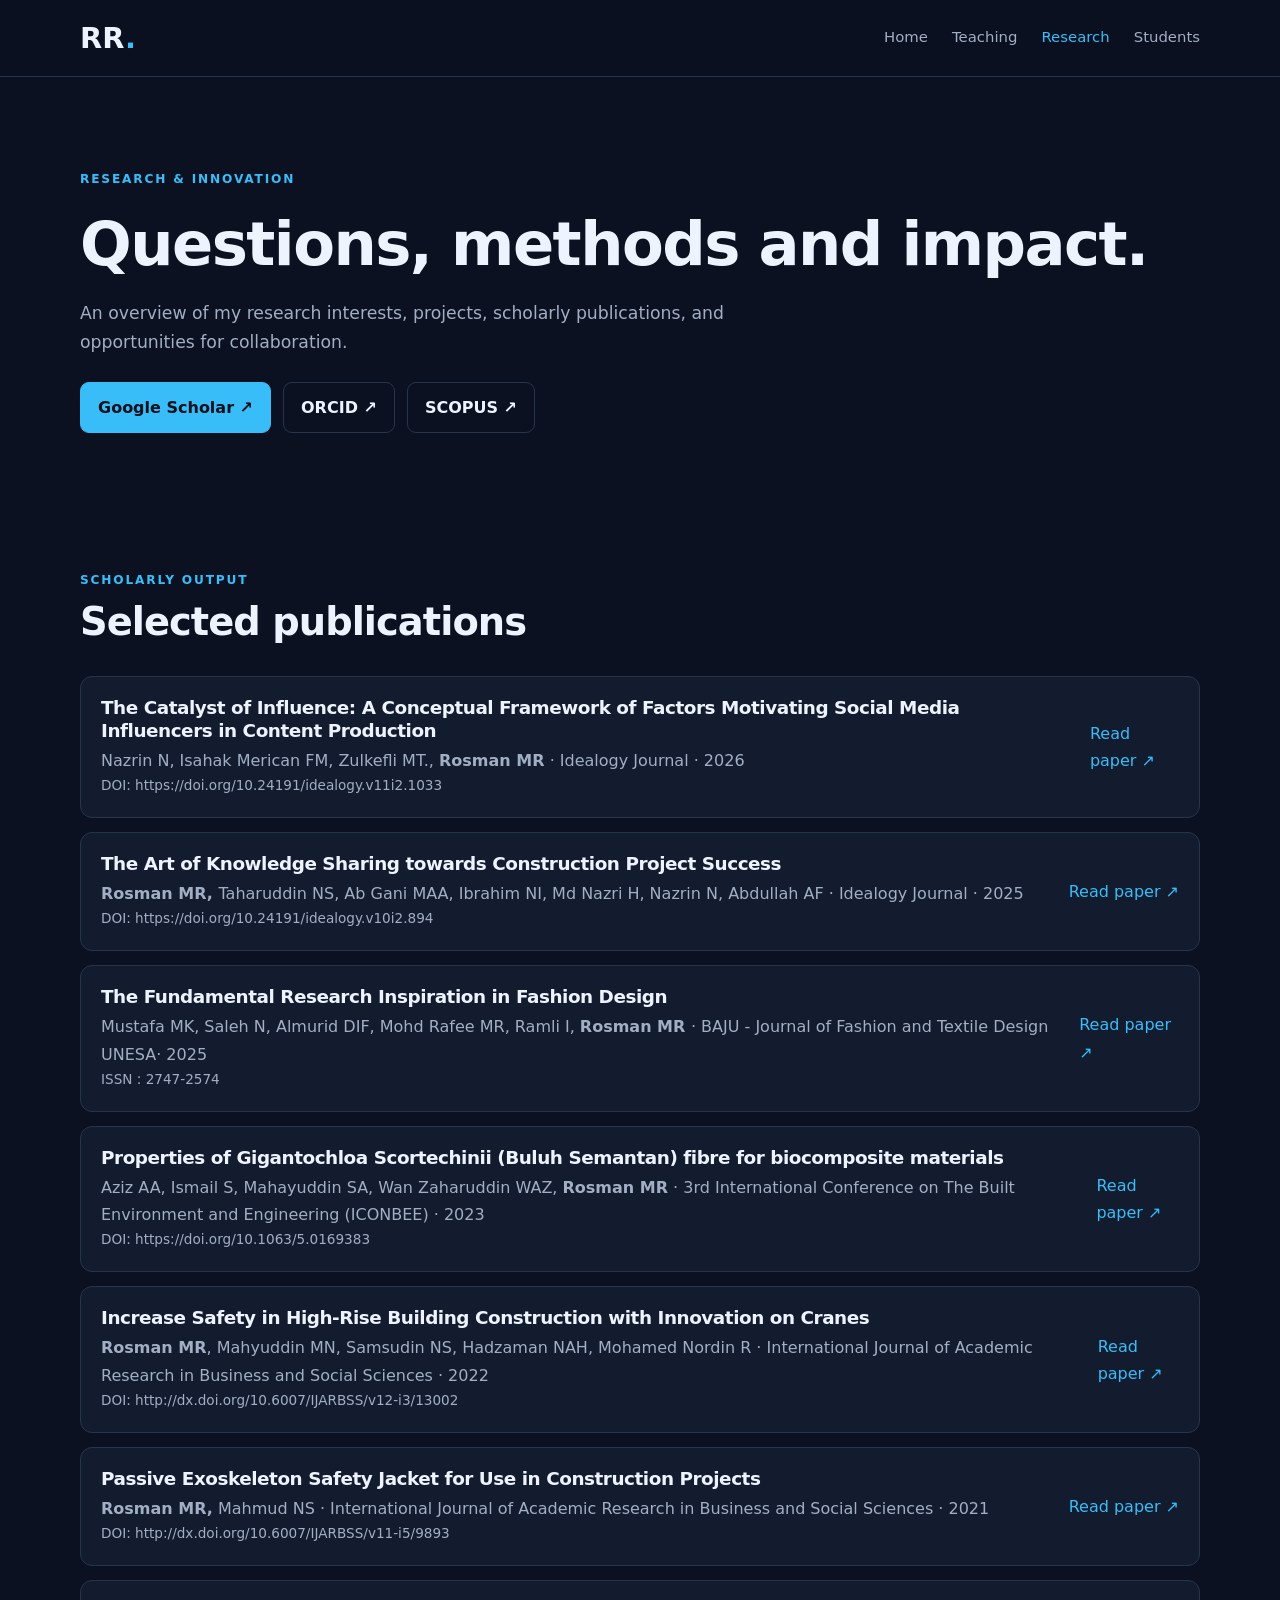
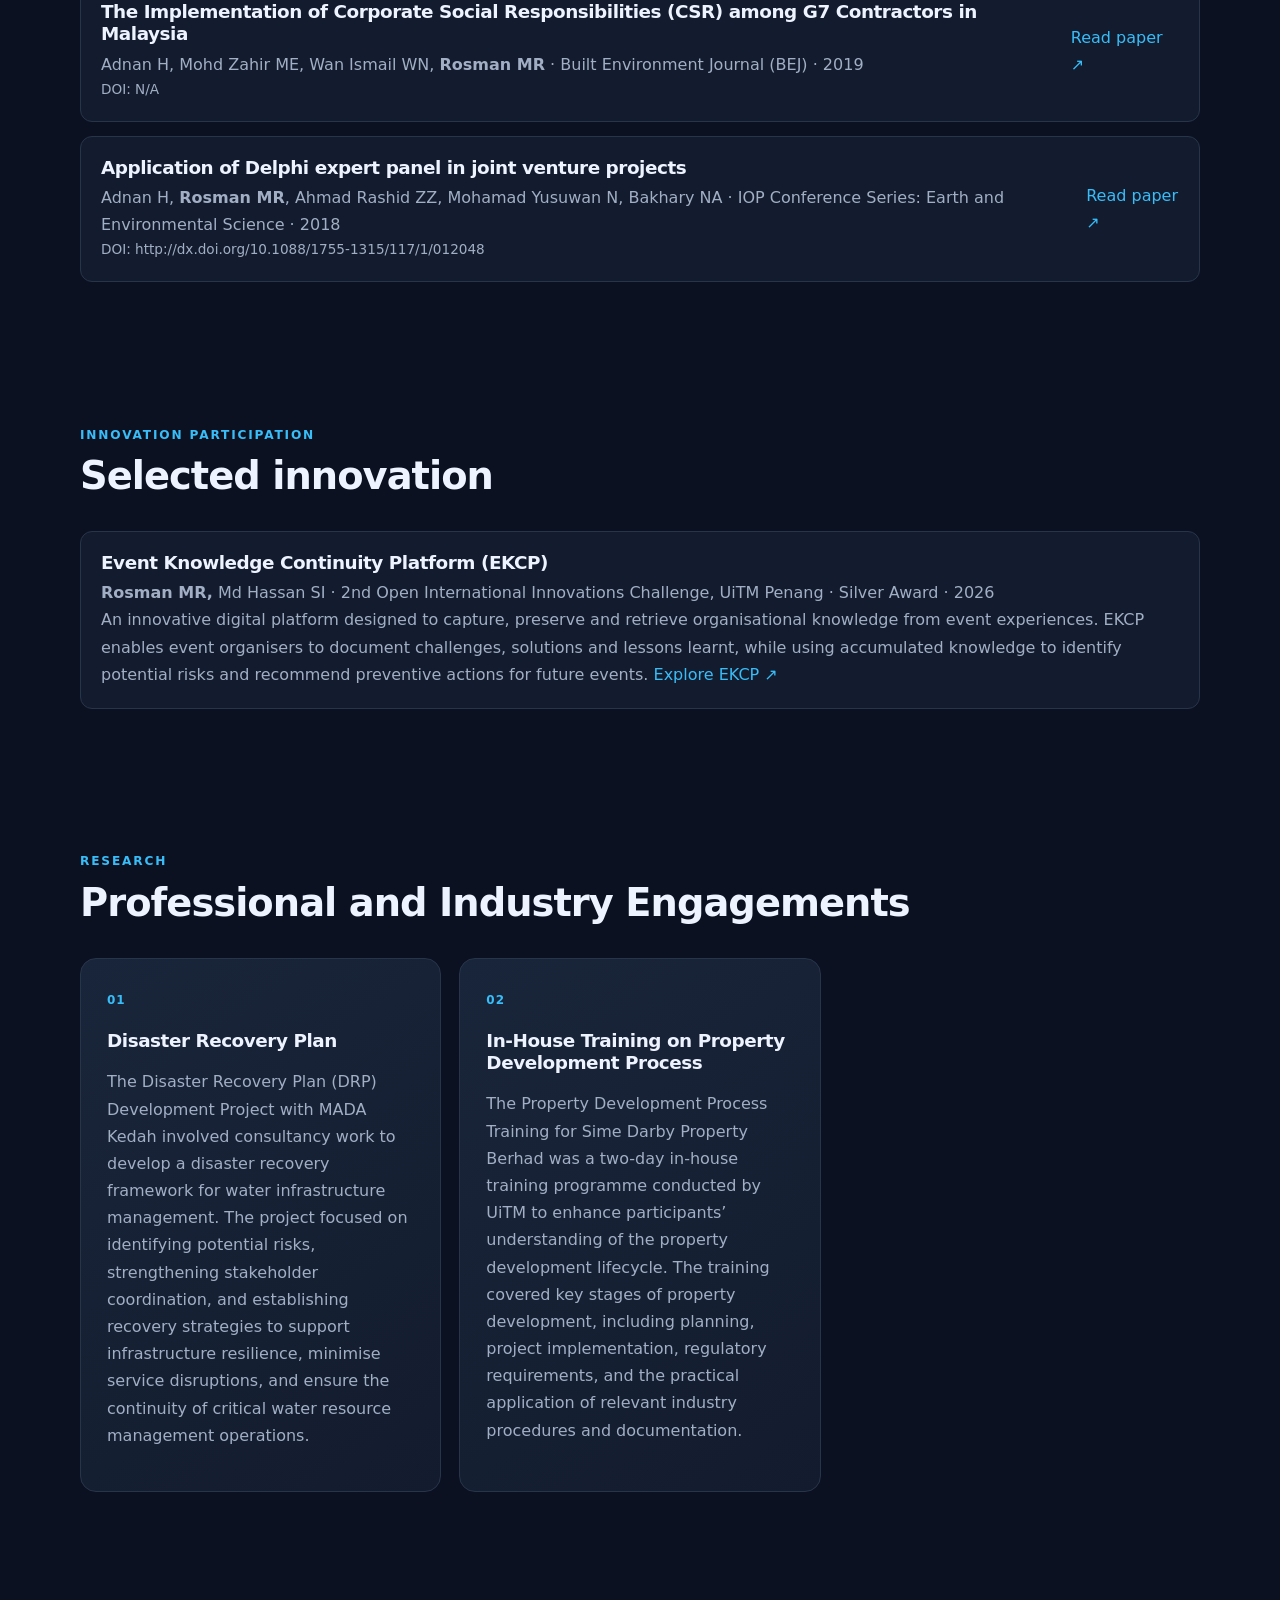
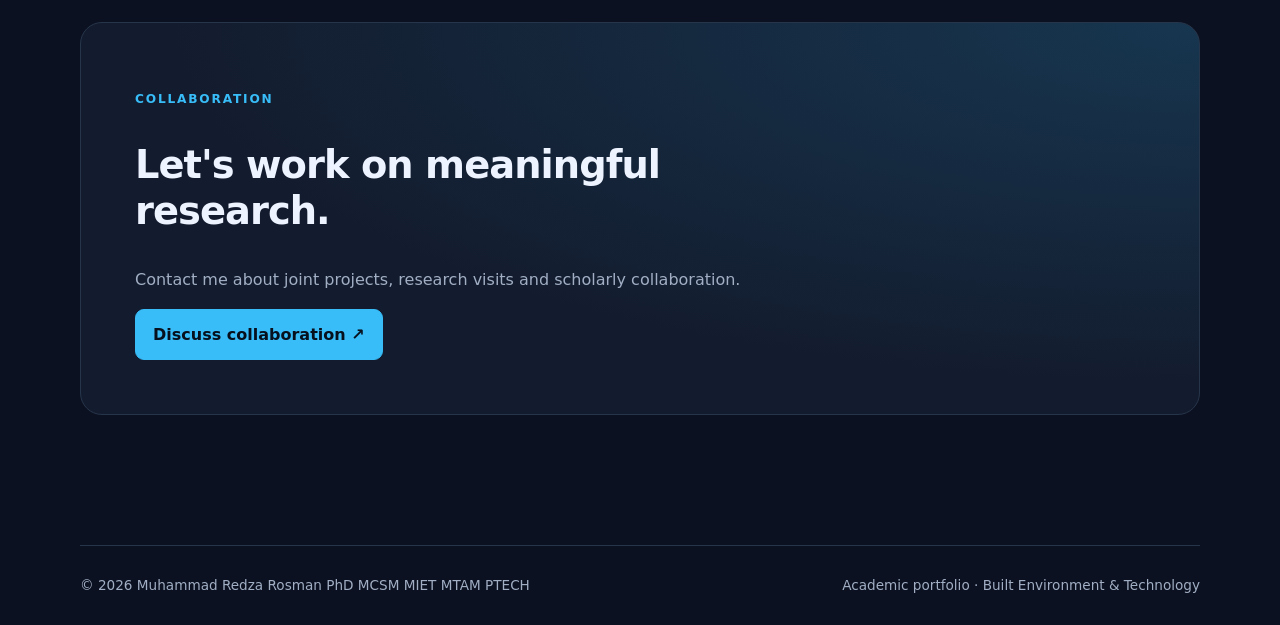
==== commit 0c4b5107: "Update research.html" ====
--- a/research.html
+++ b/research.html
@@ -61,6 +61,14 @@
             <p class="small">DOI: https://doi.org/10.24191/idealogy.v10i2.894</p>
           </div>
           <a href="https://www.idealogyjournal.com/ojs/index.php/idealogy/article/view/894">Read paper ↗</a>
+        </article>
+        <article class="resource-item">
+          <div>
+            <h3>The Fundamental Research Inspiration in Fashion Design</h3>
+            <p>Mustafa MK, Saleh N, Almurid DIF, Mohd Rafee MR, Ramli I, <b>Rosman MR </b>· BAJU - Journal of Fashion and Textile Design UNESA· 2025</p>
+            <p class="small">ISSN : 2747-2574</p>
+          </div>
+          <a href="https://ejournal.unesa.ac.id/index.php/baju/article/view/71306">Read paper ↗</a>
         </article>
         <article class="resource-item">
           <div>
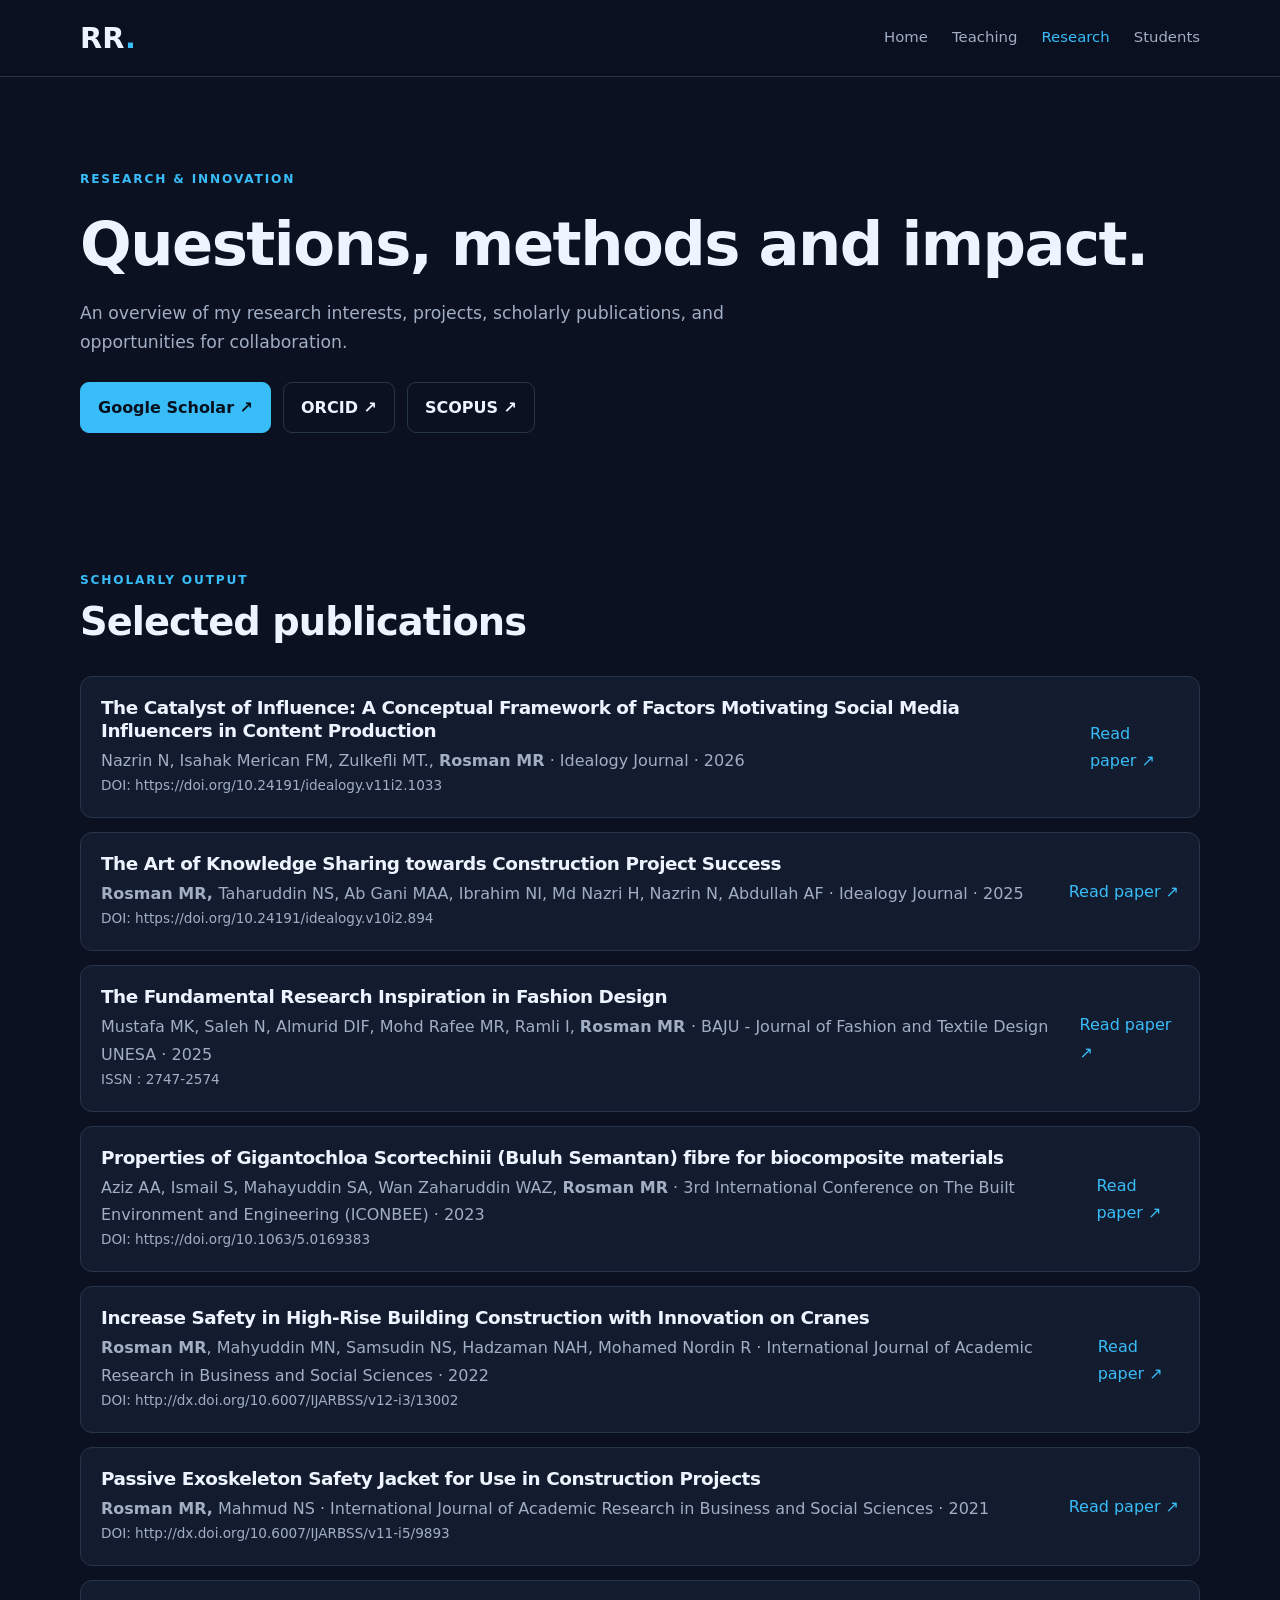
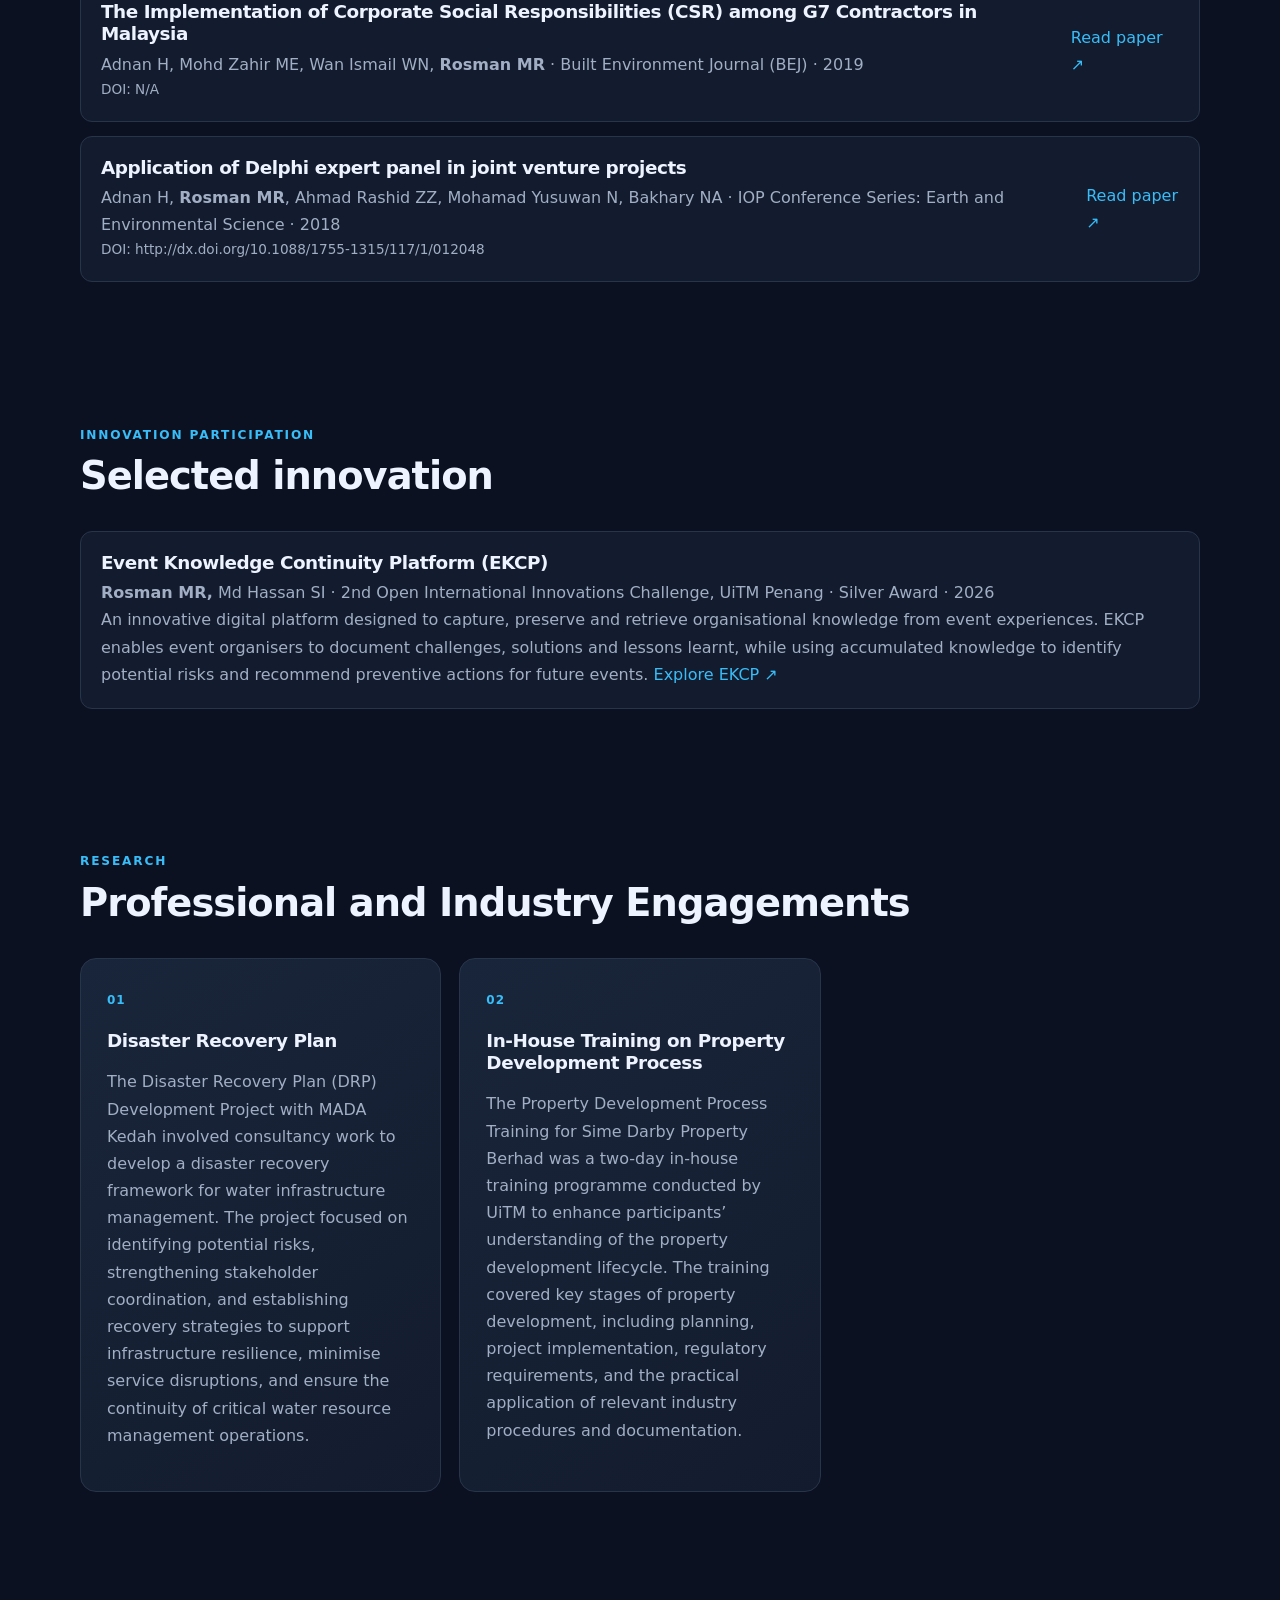
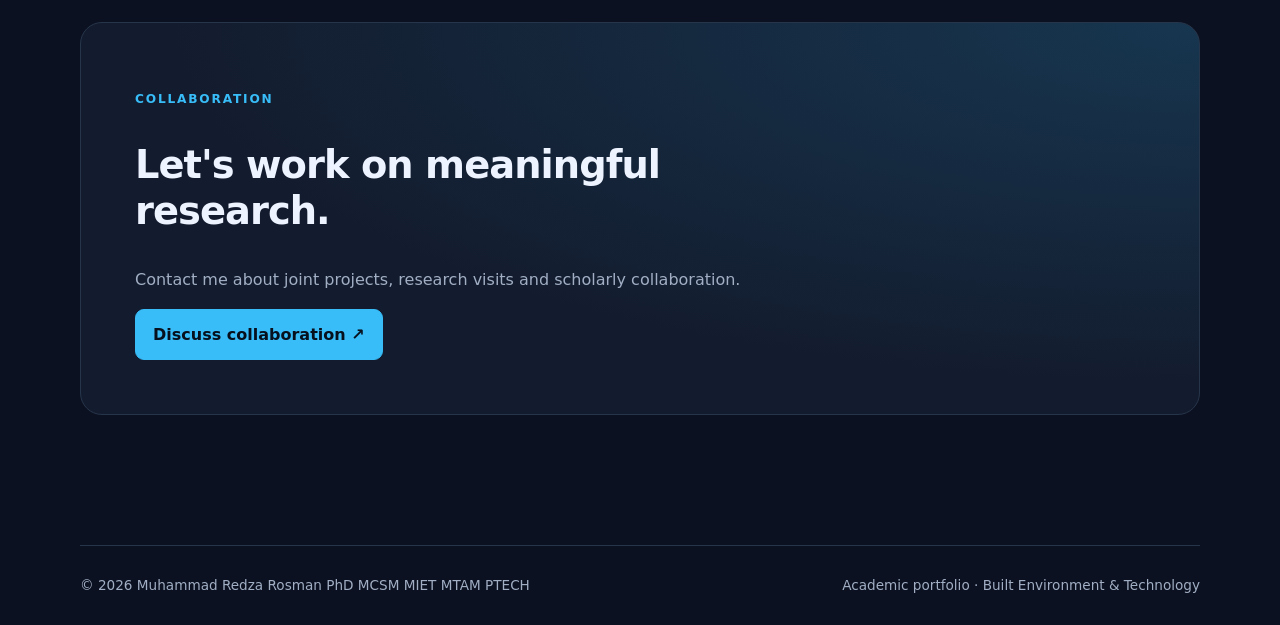
==== commit 8ea00dd9: "Update research.html" ====
--- a/research.html
+++ b/research.html
@@ -65,7 +65,7 @@
         <article class="resource-item">
           <div>
             <h3>The Fundamental Research Inspiration in Fashion Design</h3>
-            <p>Mustafa MK, Saleh N, Almurid DIF, Mohd Rafee MR, Ramli I, <b>Rosman MR </b>· BAJU - Journal of Fashion and Textile Design UNESA· 2025</p>
+            <p>Mustafa MK, Saleh N, Almurid DIF, Mohd Rafee MR, Ramli I, <b>Rosman MR </b>· BAJU - Journal of Fashion and Textile Design UNESA · 2025</p>
             <p class="small">ISSN : 2747-2574</p>
           </div>
           <a href="https://ejournal.unesa.ac.id/index.php/baju/article/view/71306">Read paper ↗</a>
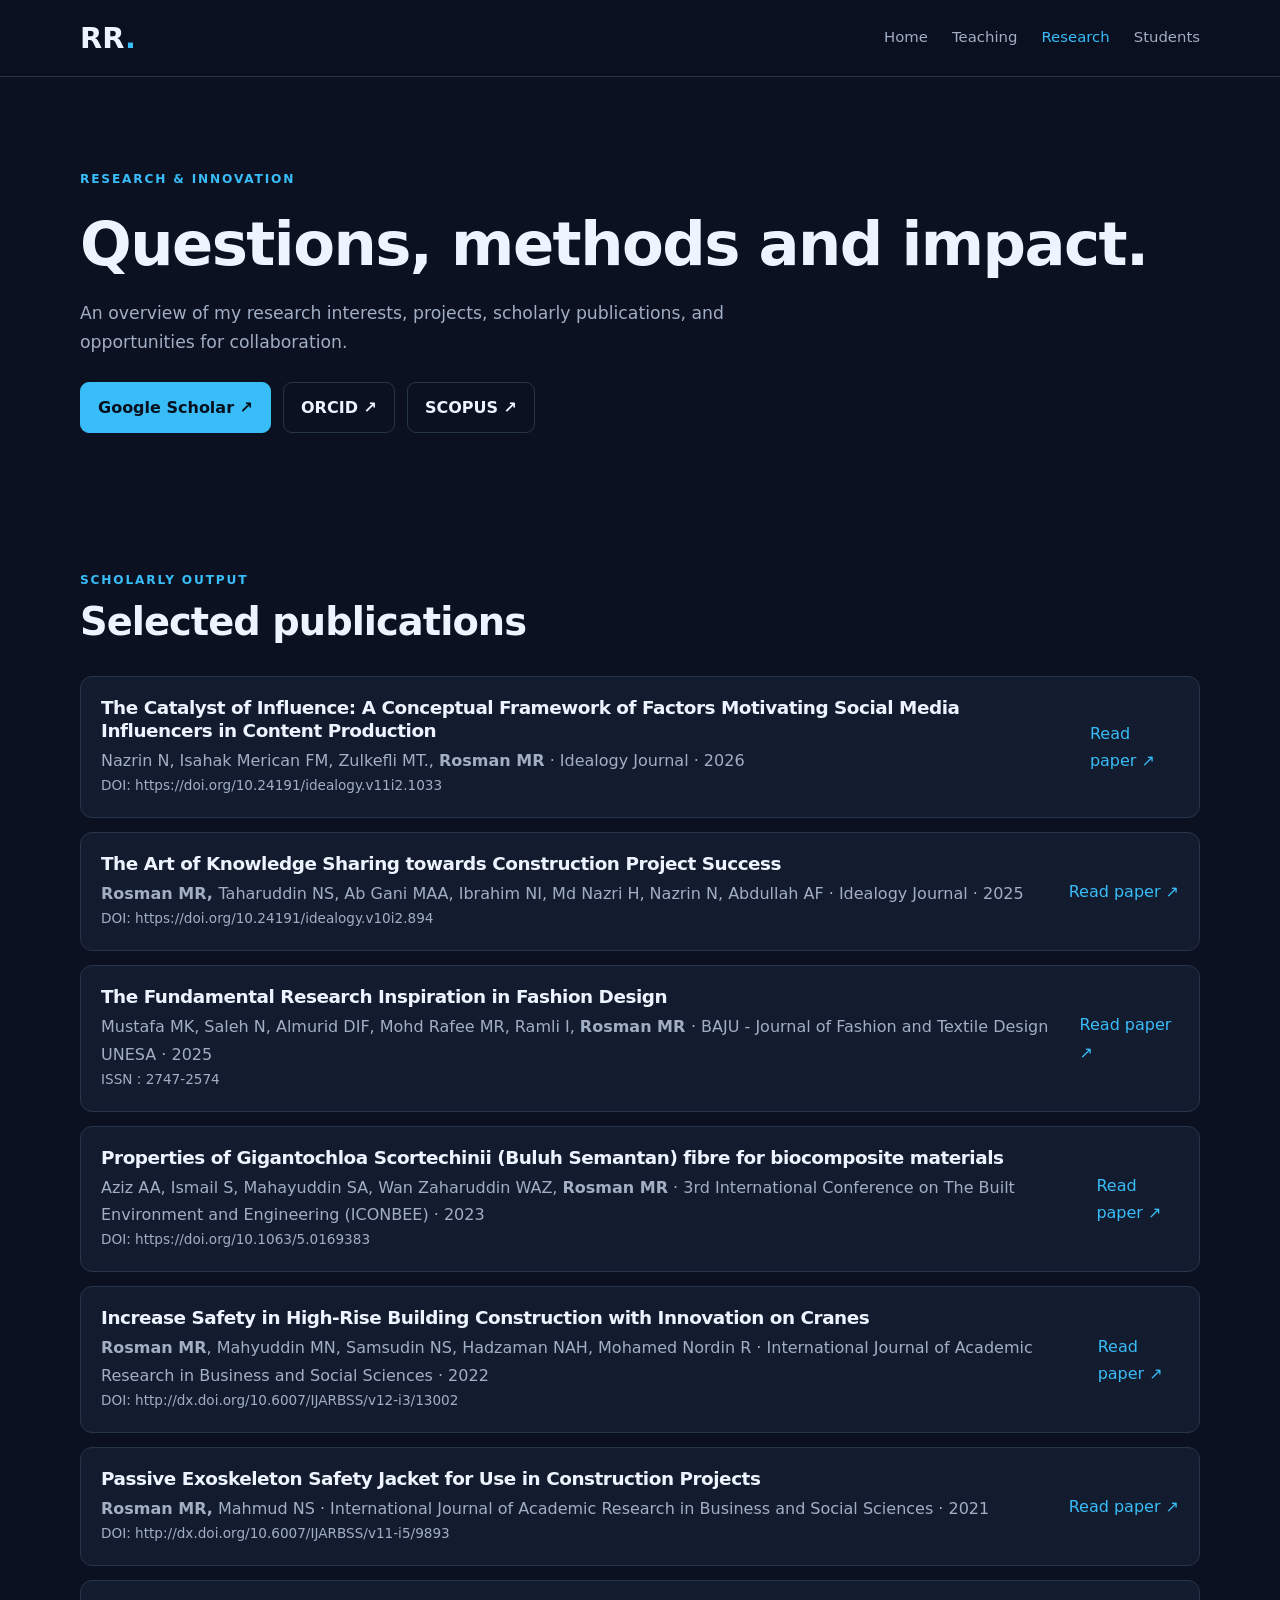
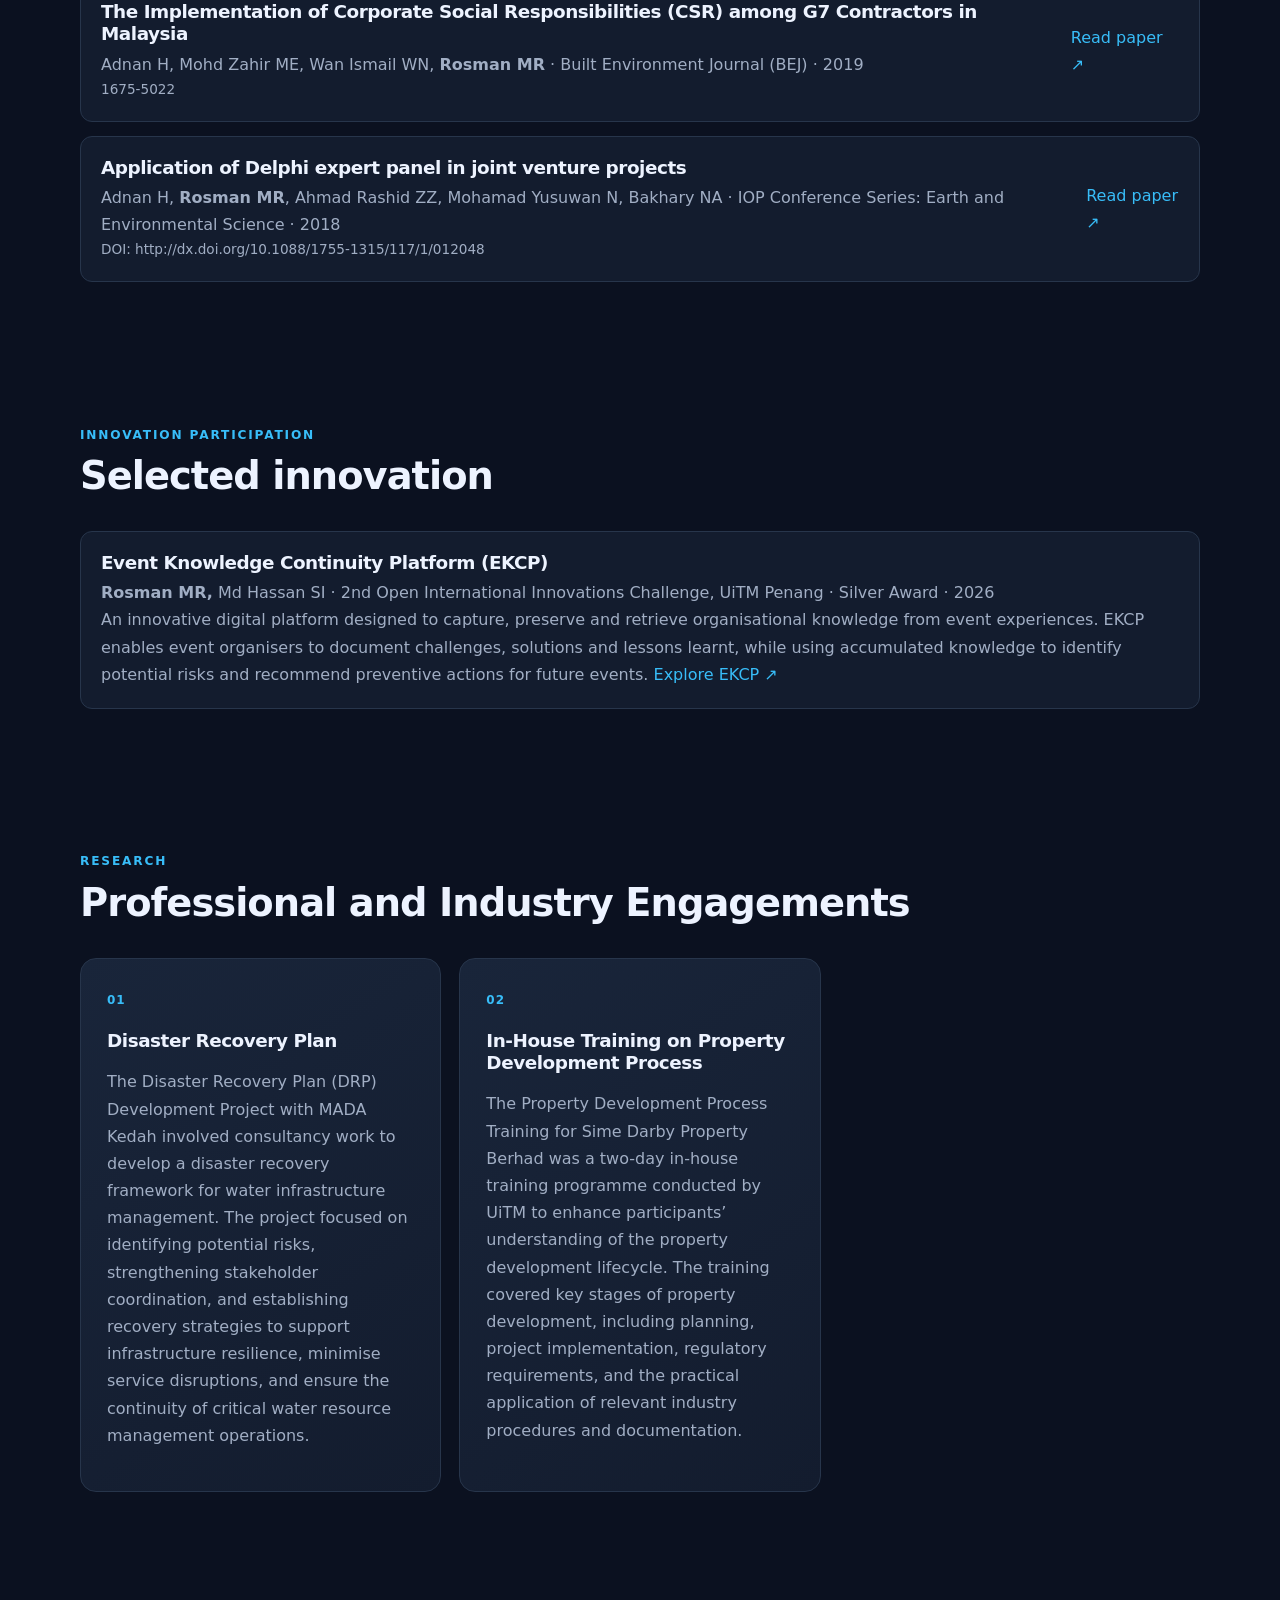
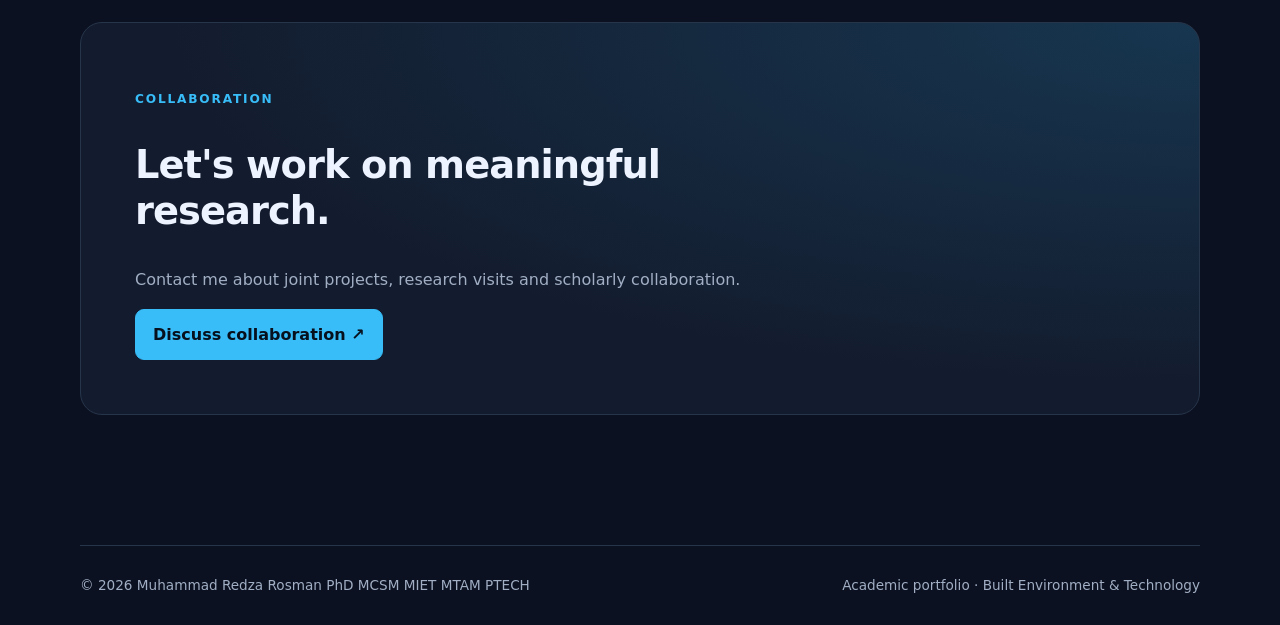
==== commit af4ff180: "Update research.html" ====
--- a/research.html
+++ b/research.html
@@ -100,7 +100,7 @@
           <div>
             <h3>The Implementation of Corporate Social Responsibilities (CSR) among G7 Contractors in Malaysia</h3>
             <p>Adnan H, Mohd Zahir ME, Wan Ismail WN, <b>Rosman MR</b> · Built Environment Journal (BEJ) · 2019</p>
-            <p class="small">DOI: N/A</p>
+            <p class="small">	1675-5022</p>
           </div>
           <a href="https://ir.uitm.edu.my/id/eprint/30036/">Read paper ↗</a>
         </article>
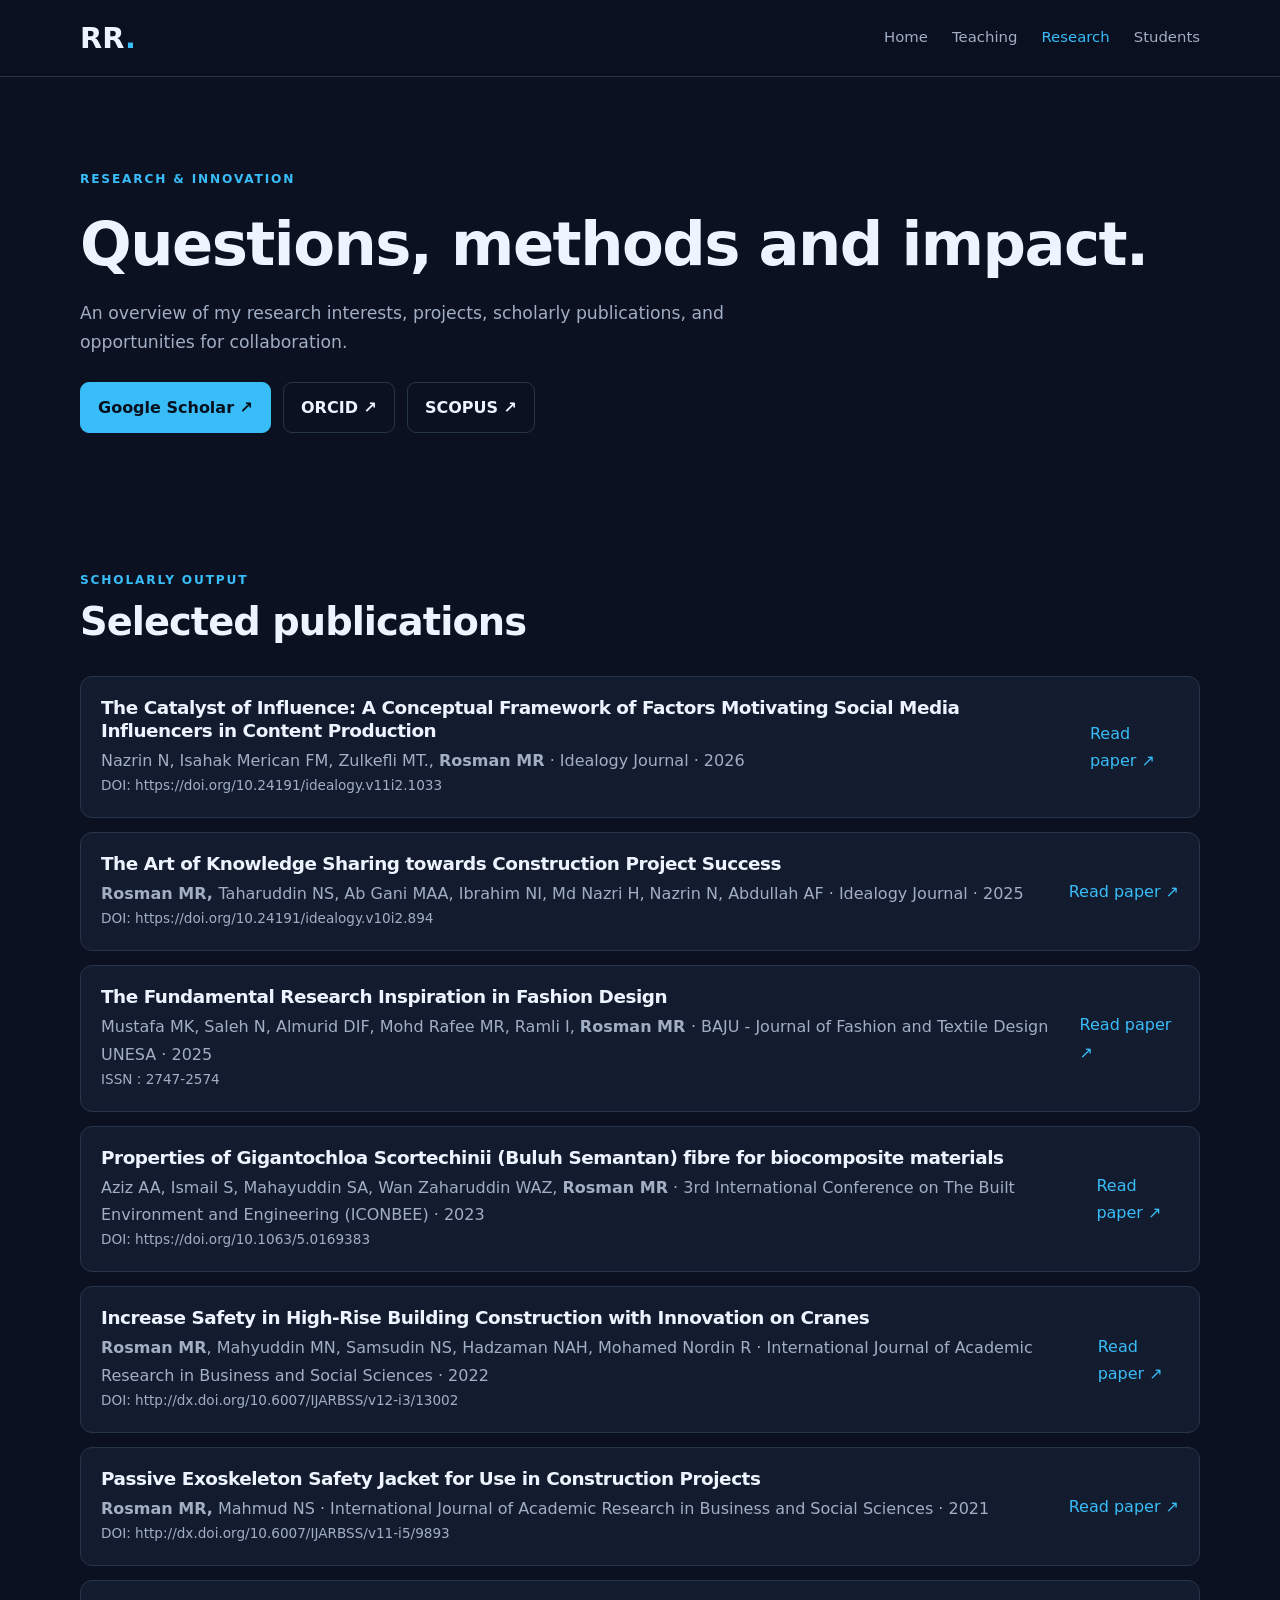
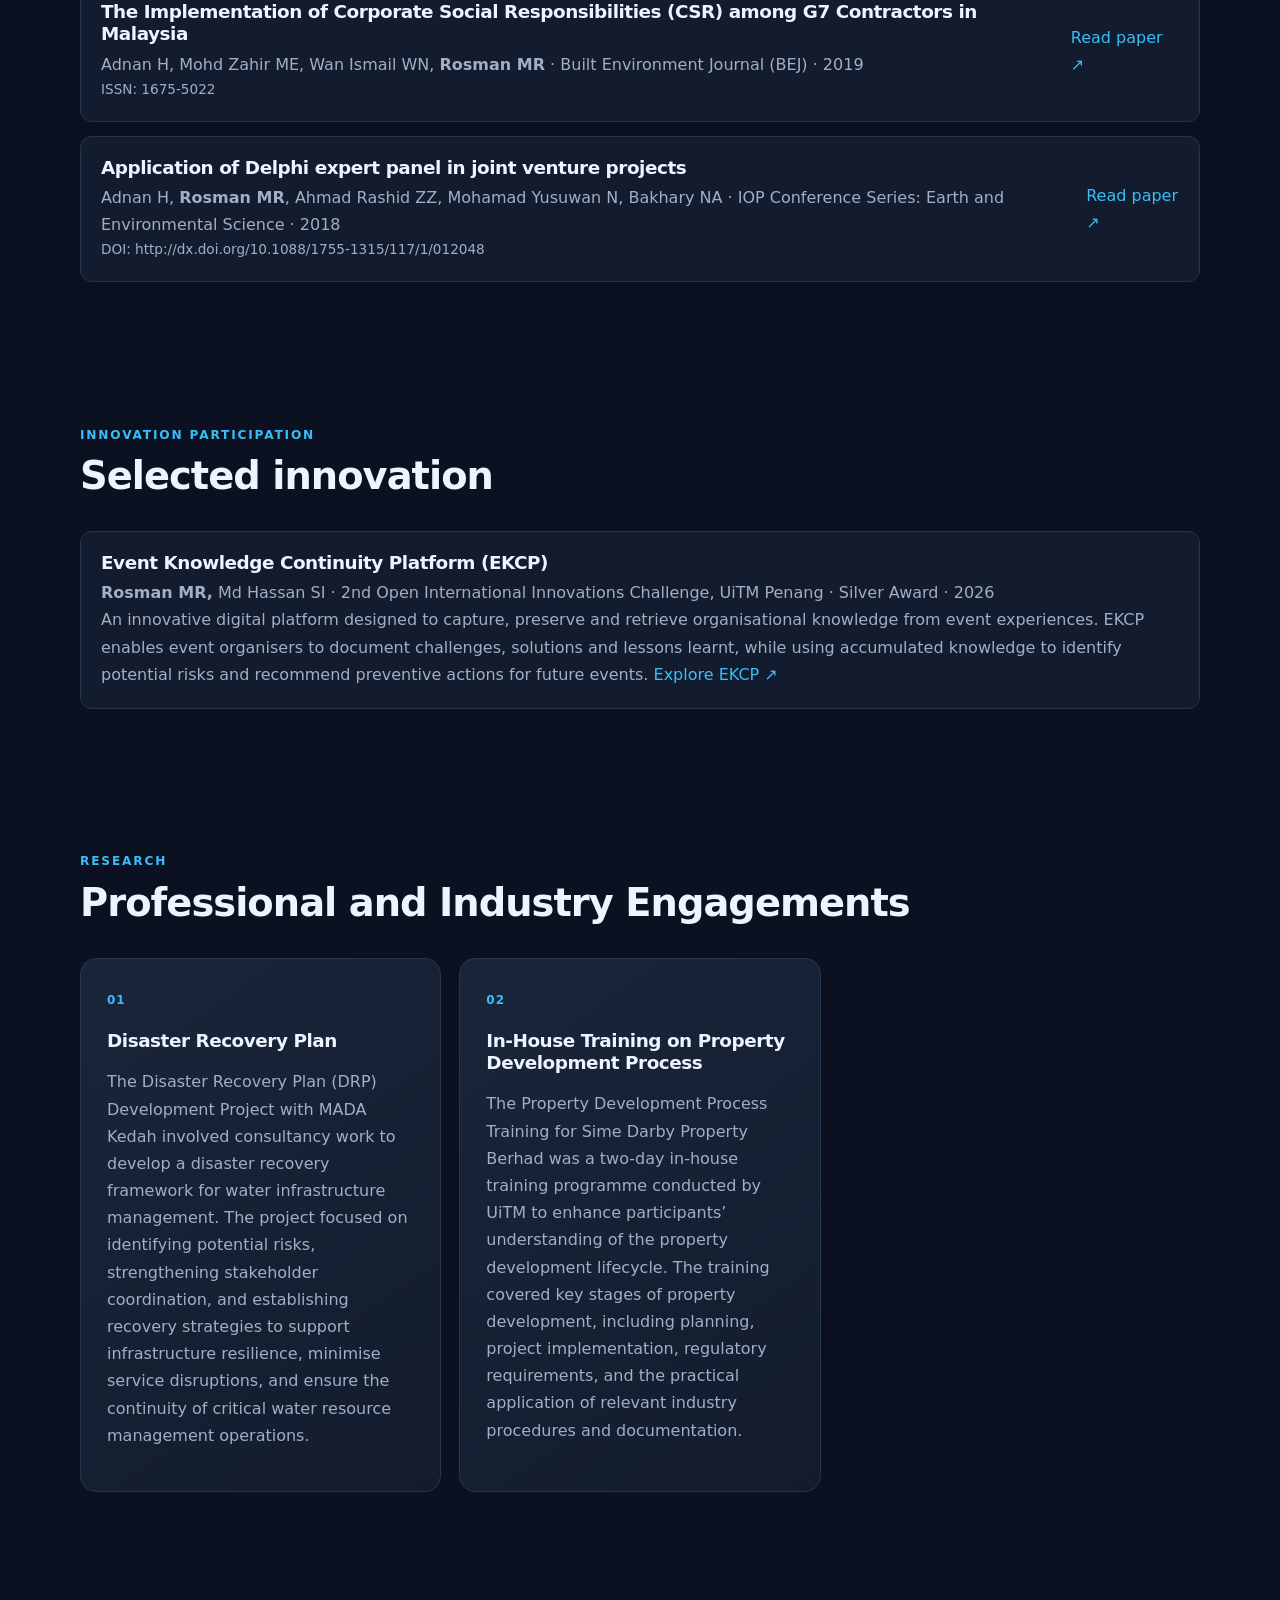
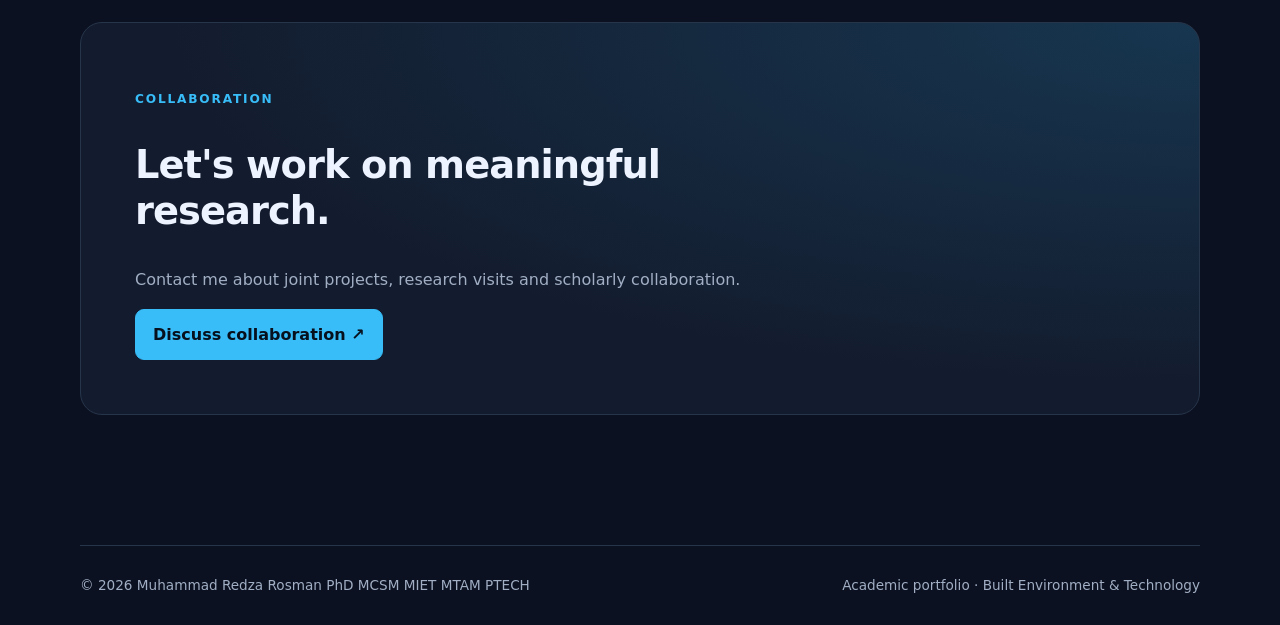
==== commit b9839cd9: "Update research.html" ====
--- a/research.html
+++ b/research.html
@@ -100,7 +100,7 @@
           <div>
             <h3>The Implementation of Corporate Social Responsibilities (CSR) among G7 Contractors in Malaysia</h3>
             <p>Adnan H, Mohd Zahir ME, Wan Ismail WN, <b>Rosman MR</b> · Built Environment Journal (BEJ) · 2019</p>
-            <p class="small">	1675-5022</p>
+            <p class="small">	ISSN: 1675-5022</p>
           </div>
           <a href="https://ir.uitm.edu.my/id/eprint/30036/">Read paper ↗</a>
         </article>
